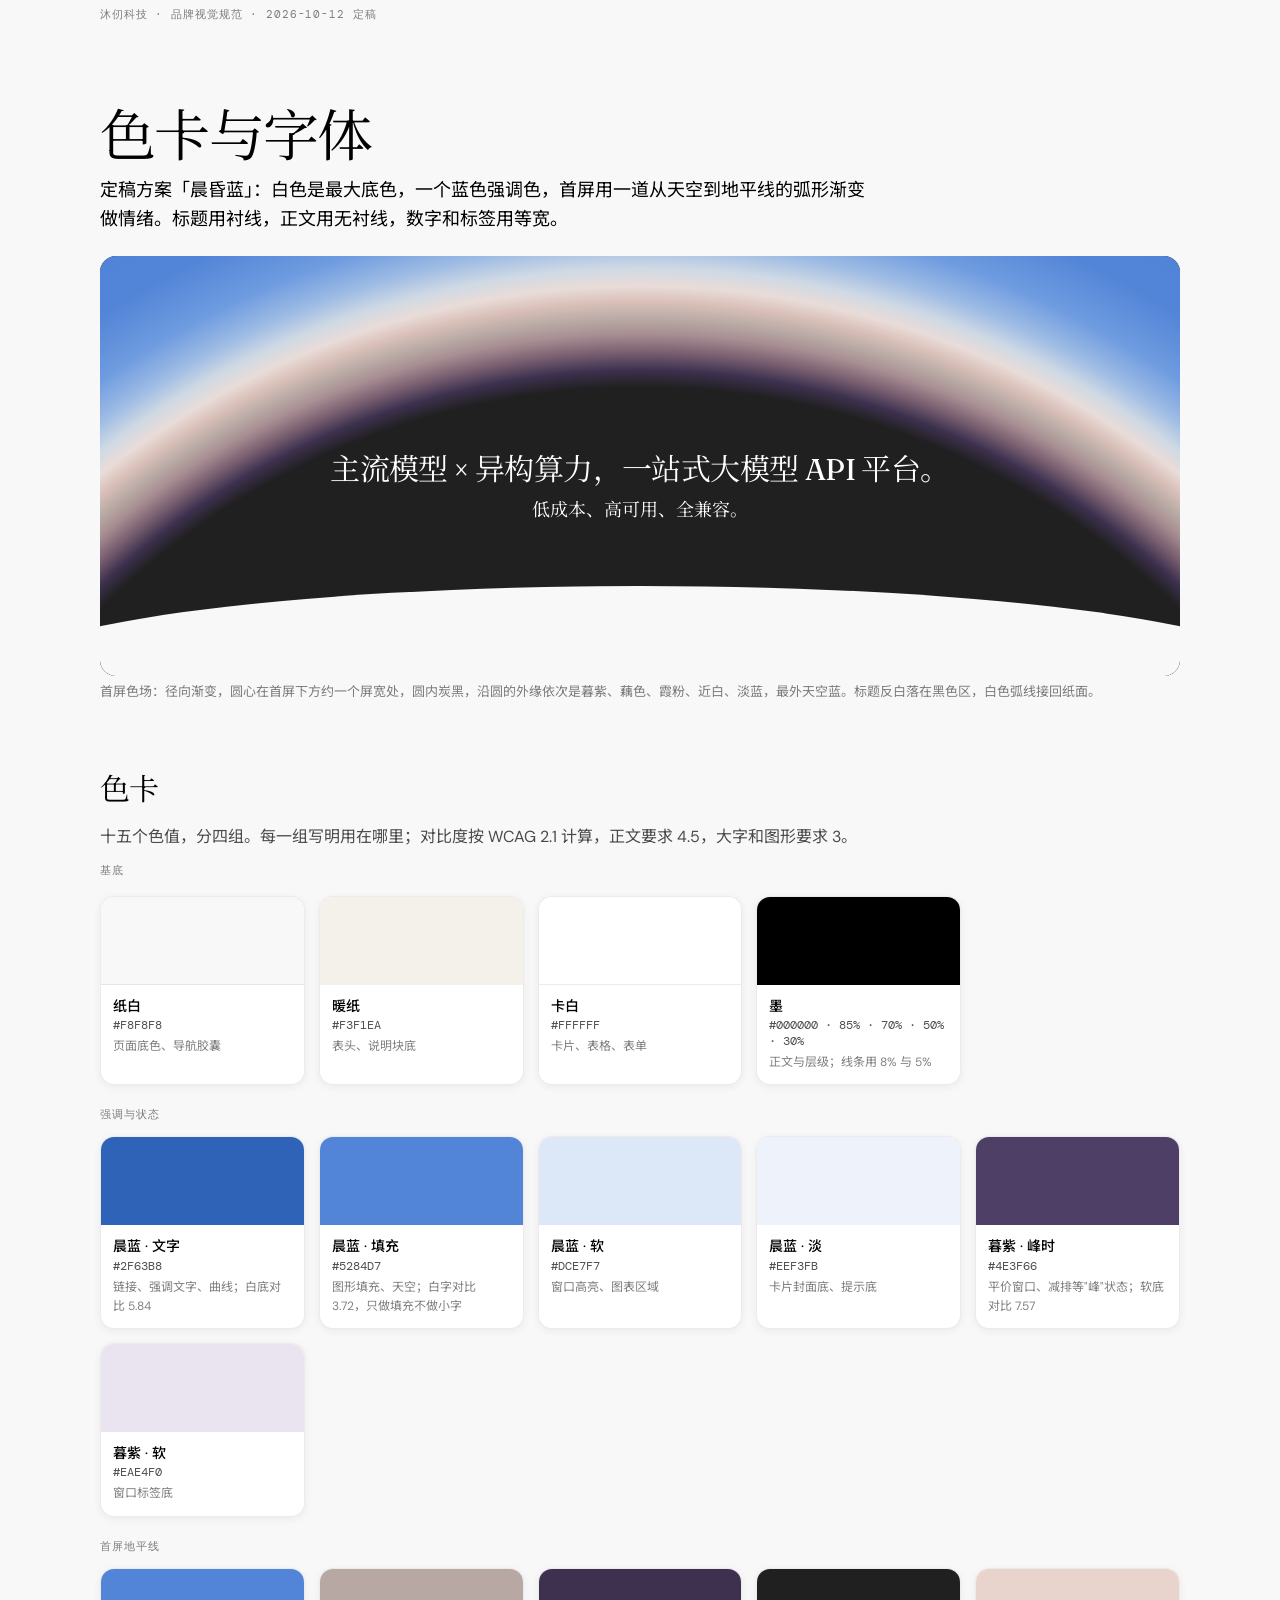
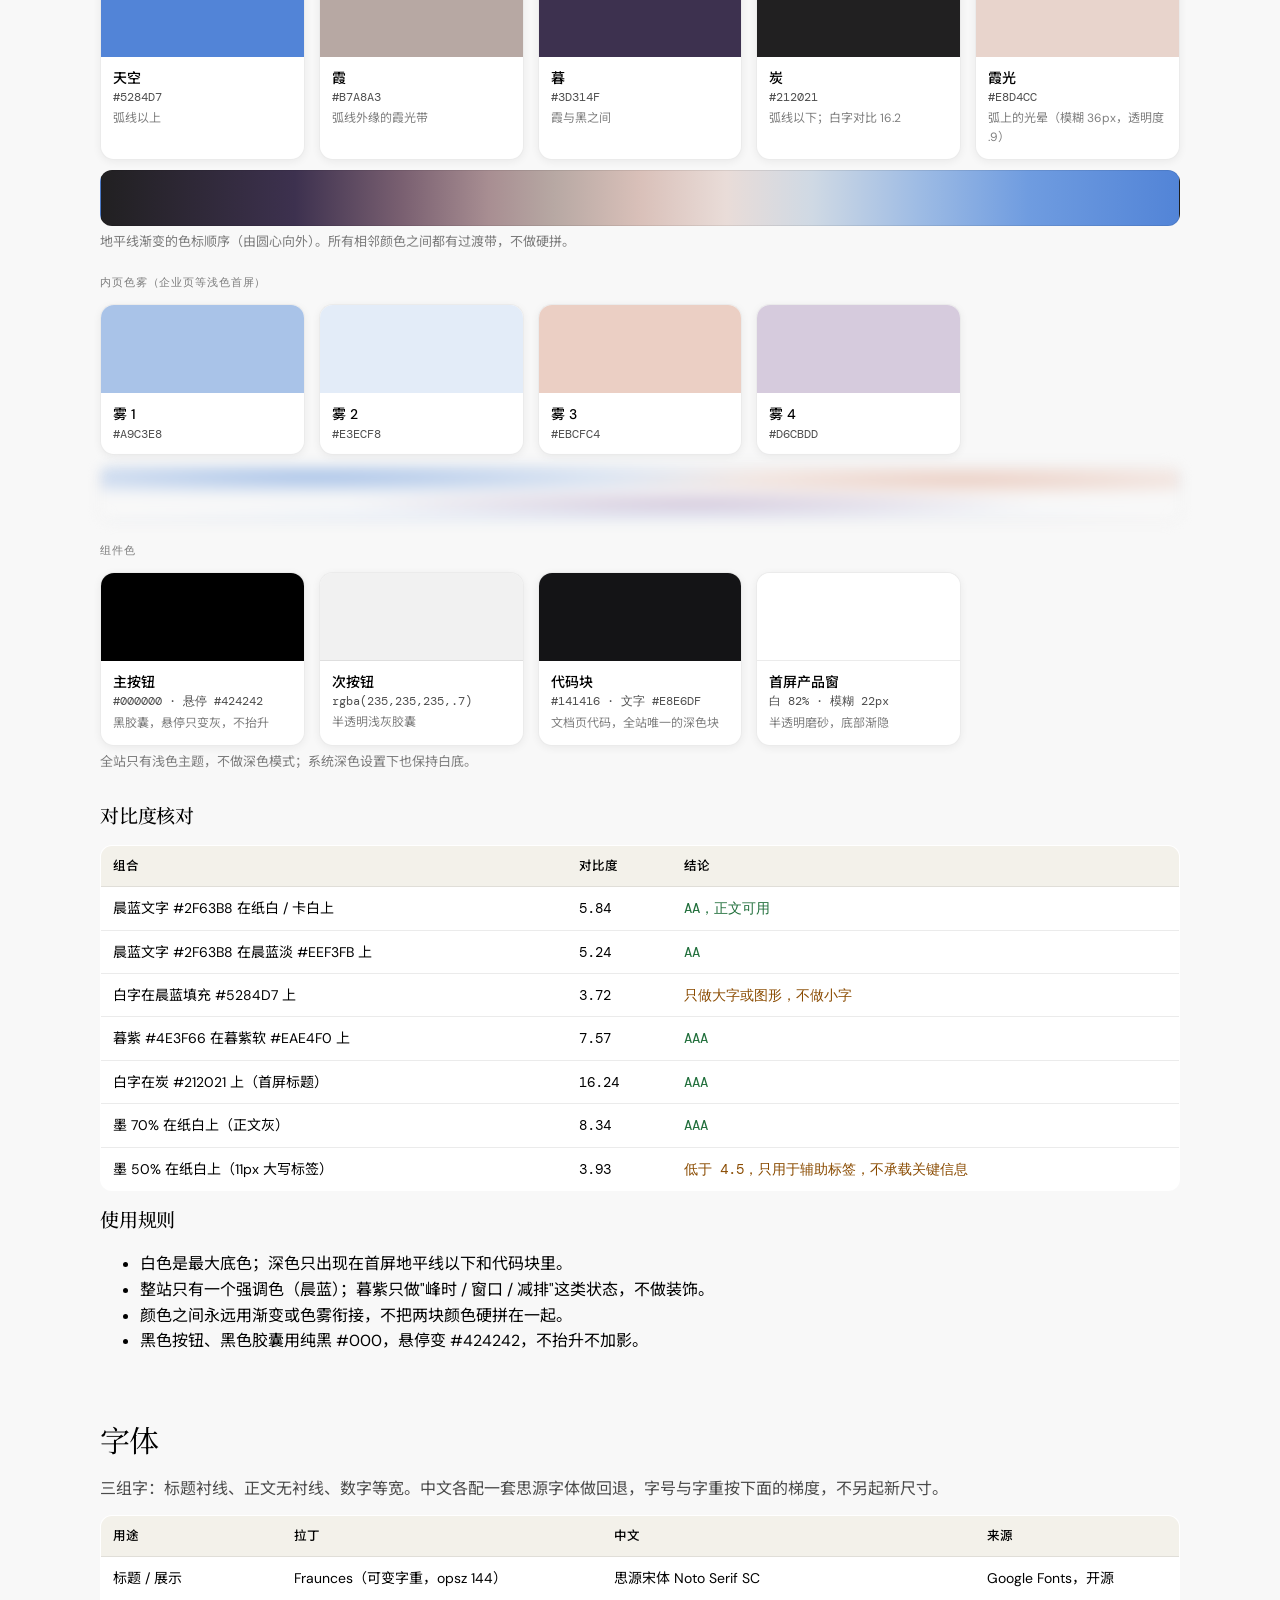
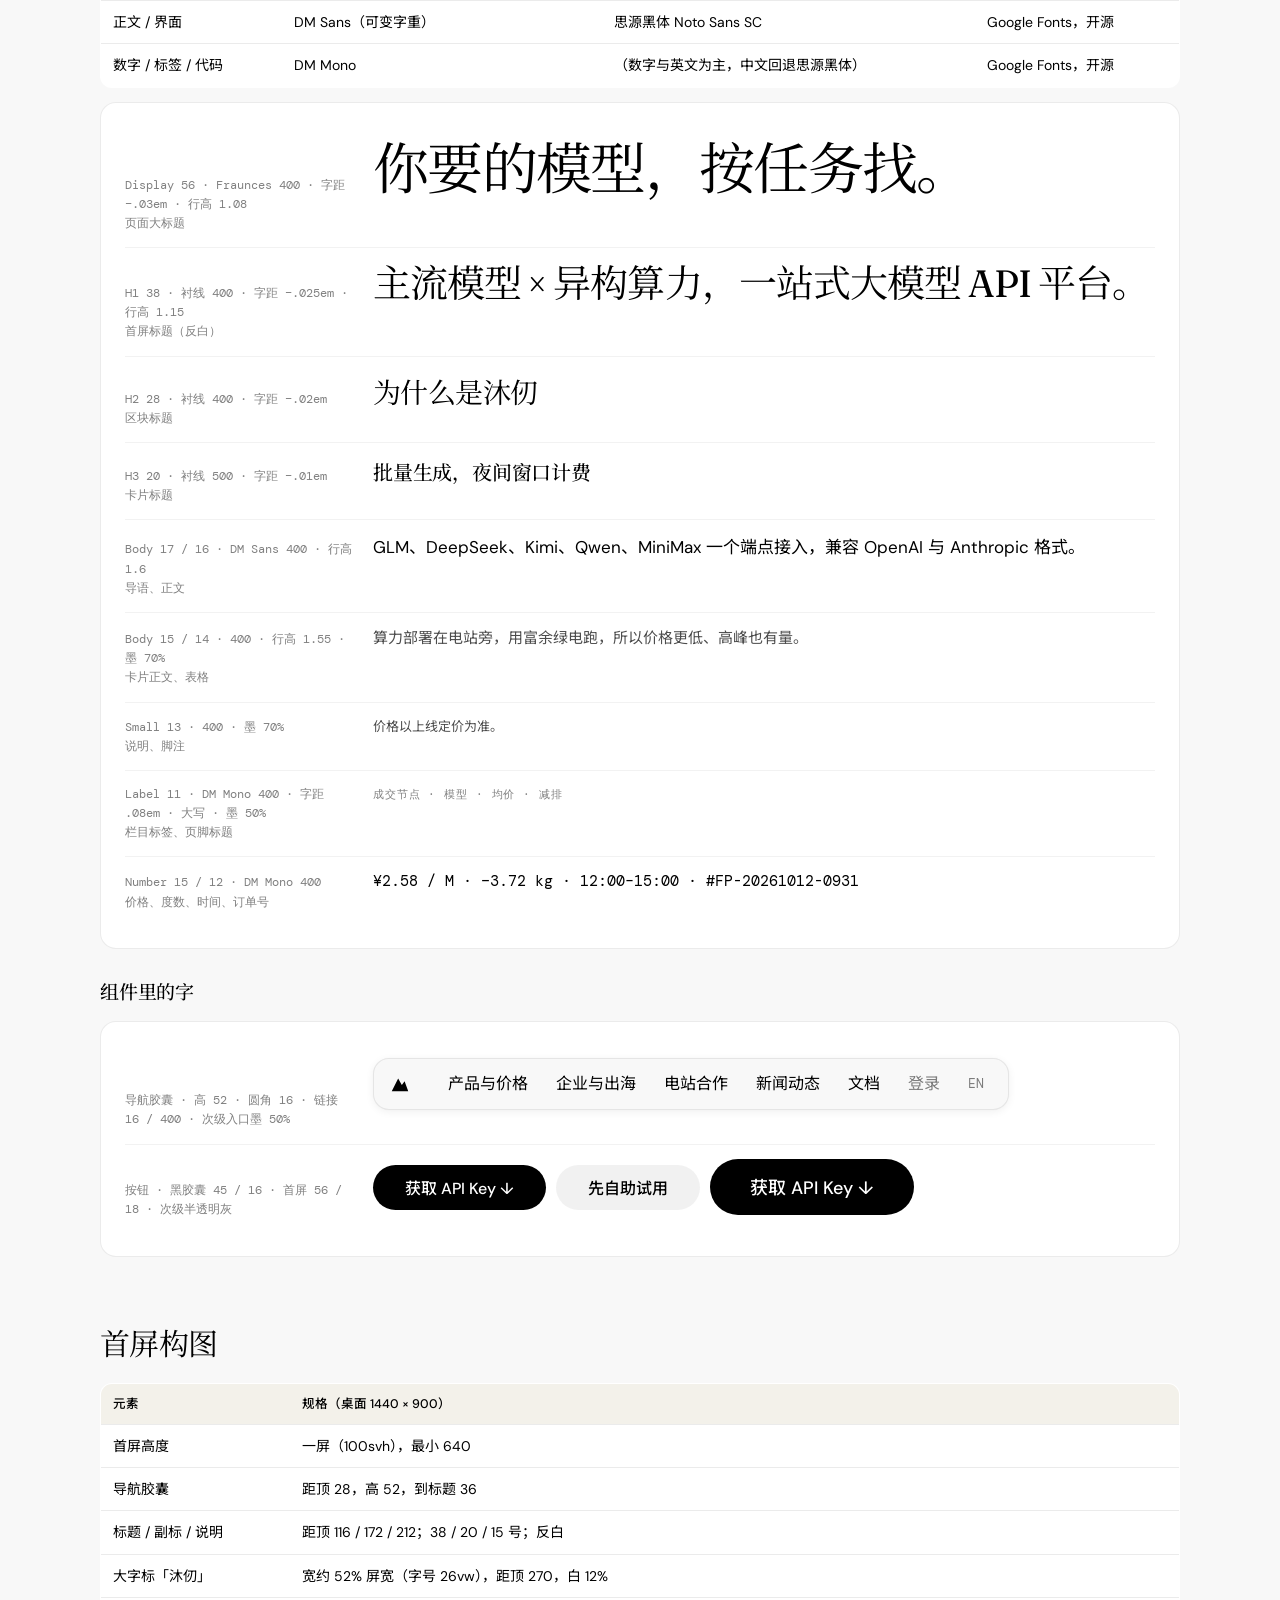
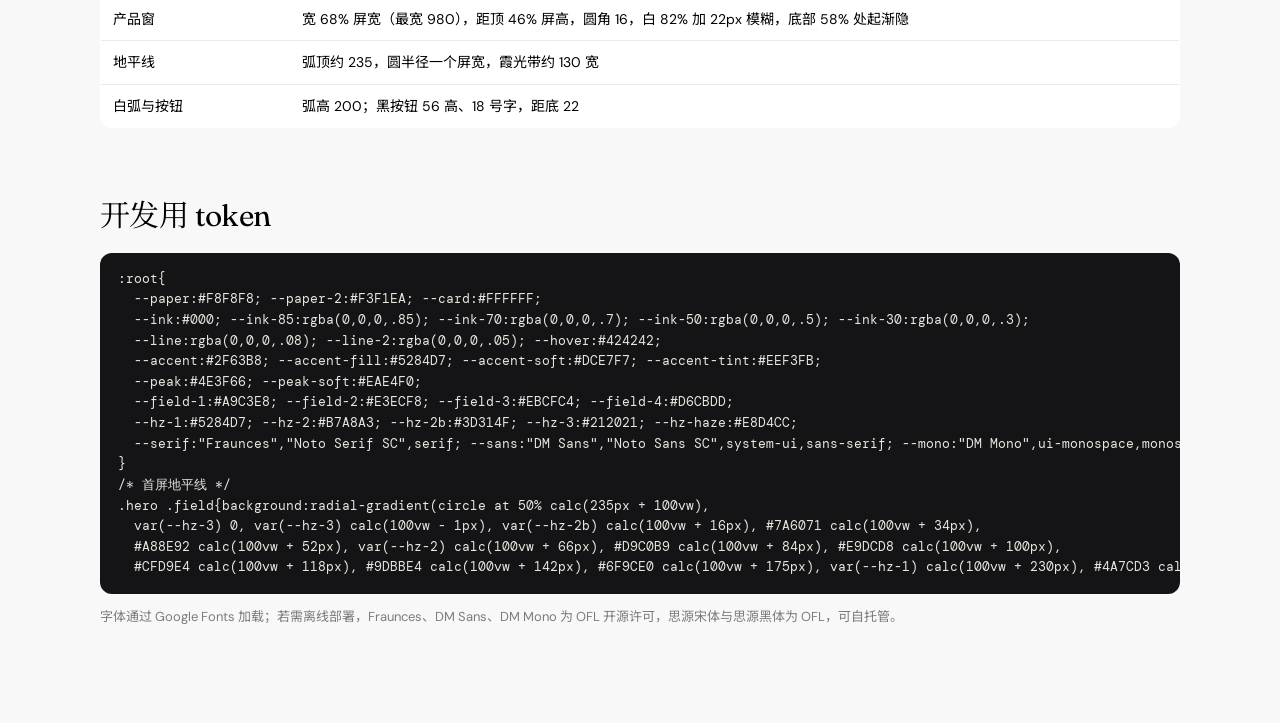
==== design/palette-type.html @ ae33794a "Add design handoff (deck, palette and type page), tools, and an editing and sync section in the READ" ====
<!doctype html>
<html lang="zh-CN">
<head>
<meta charset="utf-8">
<meta name="viewport" content="width=device-width,initial-scale=1">
<title>沐仞品牌色卡与字体</title>
</head>
<body>

<link rel="stylesheet" href="https://fonts.googleapis.com/css2?family=Fraunces:ital,opsz,wght@0,9..144,300..700;1,9..144,300..700&family=Noto+Serif+SC:wght@400;500;700;900&family=DM+Sans:opsz,wght@9..40,300..700&family=Noto+Sans+SC:wght@300;400;500;700&family=DM+Mono:wght@400;500&display=swap">
<style>
:root{--paper:#F8F8F8;--paper-2:#F3F1EA;--card:#FFFFFF;--ink:#000000;--ink-85:rgba(0,0,0,.85);--ink-70:rgba(0,0,0,.7);--ink-50:rgba(0,0,0,.5);--ink-30:rgba(0,0,0,.3);--line:rgba(0,0,0,.08);--line-2:rgba(0,0,0,.05);
--accent:#2F63B8;--accent-fill:#5284D7;--accent-soft:#DCE7F7;--accent-tint:#EEF3FB;--peak:#4E3F66;--peak-soft:#EAE4F0;
--field-1:#A9C3E8;--field-2:#E3ECF8;--field-3:#EBCFC4;--field-4:#D6CBDD;--hz-1:#5284D7;--hz-2:#B7A8A3;--hz-2b:#3D314F;--hz-3:#212021;--hz-haze:#E8D4CC;
--serif:"Fraunces","Noto Serif SC","Songti SC",serif;--sans:"DM Sans","Noto Sans SC","PingFang SC",system-ui,sans-serif;--mono:"DM Mono","SF Mono",ui-monospace,monospace}
@media (prefers-color-scheme: dark){:root:not([data-theme="light"]){--paper:#F8F8F8}} :root[data-theme="dark"]{--paper:#F8F8F8}
*{box-sizing:border-box} html,body{margin:0;background:var(--paper);color:var(--ink);font:400 16px/1.6 var(--sans)}
.wrap{max-width:1120px;margin:0 auto;padding:0 20px 90px}
h1{font-family:var(--serif);font-weight:400;font-size:clamp(34px,5vw,56px);letter-spacing:-.03em;line-height:1.08;margin:80px 0 10px;font-variation-settings:"opsz" 144}
h2{font-family:var(--serif);font-weight:400;font-size:30px;letter-spacing:-.02em;margin:64px 0 10px}
h3{font-family:var(--serif);font-weight:500;font-size:19px;margin:0 0 6px;letter-spacing:-.01em}
p{margin:6px 0;color:var(--ink-70)} .lead{font-size:18px;color:var(--ink);max-width:64ch}
.k{font:400 11px var(--mono);letter-spacing:.08em;text-transform:uppercase;color:var(--ink-50)}
.mono{font-family:var(--mono)}
.hero{position:relative;height:420px;border-radius:16px;overflow:hidden;background:var(--hz-3);margin-top:22px}
.hero .field{position:absolute;inset:0;background:radial-gradient(circle at 50% calc(130px + 60vw),var(--hz-3) 0,var(--hz-3) calc(60vw - 1px),var(--hz-2b) calc(60vw + 16px),#7A6071 calc(60vw + 34px),#A88E92 calc(60vw + 52px),var(--hz-2) calc(60vw + 66px),#D9C0B9 calc(60vw + 84px),#E9DCD8 calc(60vw + 100px),#CFD9E4 calc(60vw + 118px),#9DBBE4 calc(60vw + 142px),#6F9CE0 calc(60vw + 175px),var(--hz-1) calc(60vw + 230px),#4A7CD3 calc(60vw + 700px))}
.hero .t{position:absolute;left:24px;right:24px;top:190px;text-align:center;color:#fff;font-family:var(--serif);font-size:30px;letter-spacing:-.02em}
.hero .s{position:absolute;left:24px;right:24px;top:240px;text-align:center;color:#fff;font-family:var(--serif);font-size:18px}
.hero .curve{position:absolute;left:-10%;width:120%;bottom:0;height:90px;background:var(--paper);border-radius:50% 50% 0 0/100% 100% 0 0}
.grid{display:grid;grid-template-columns:repeat(auto-fill,minmax(200px,1fr));gap:14px;margin-top:14px}
.sw{background:var(--card);border:1px solid var(--line);border-radius:14px;overflow:hidden;box-shadow:0 2px 8px rgba(0,0,0,.06)}
.sw .c{height:88px} .sw .bd{padding:10px 12px 12px} .sw .n{font-weight:500;font-size:14px} .sw .h{font:400 12px var(--mono);color:var(--ink-70)} .sw .u{font-size:12px;color:var(--ink-50);margin-top:4px}
table{border-collapse:collapse;width:100%;margin:14px 0;font-size:14px;background:var(--card);border:1px solid var(--line);border-radius:12px;overflow:hidden}
th,td{text-align:left;padding:10px 12px;border-bottom:1px solid var(--line);vertical-align:top} th{font-weight:500;background:var(--paper-2);font-size:12.5px}
.ok{color:#1F6E3A;font-family:var(--mono)} .warn{color:#8A4B00;font-family:var(--mono)}
.ramp{height:56px;border-radius:12px;margin-top:10px;border:1px solid var(--line)}
.type{background:var(--card);border:1px solid var(--line);border-radius:16px;padding:22px 24px;margin-top:14px}
.type .row{display:grid;grid-template-columns:230px 1fr;gap:18px;align-items:baseline;padding:14px 0;border-bottom:1px solid var(--line-2)} .type .row:last-child{border-bottom:0}
.type .spec{font:400 12px/1.6 var(--mono);color:var(--ink-50)}
.d1{font-family:var(--serif);font-size:56px;letter-spacing:-.03em;line-height:1.08;font-variation-settings:"opsz" 144}
.d2{font-family:var(--serif);font-size:38px;letter-spacing:-.025em;line-height:1.15}
.d3{font-family:var(--serif);font-size:28px;letter-spacing:-.02em}
.d4{font-family:var(--serif);font-size:20px;font-weight:500;letter-spacing:-.01em}
.b1{font-size:17px;line-height:1.6} .b2{font-size:15px;line-height:1.55} .b3{font-size:13px;color:var(--ink-70)}
.lab{font:400 11px var(--mono);letter-spacing:.08em;text-transform:uppercase;color:var(--ink-50)}
.num{font:400 15px var(--mono)}
.btn{display:inline-flex;align-items:center;height:45px;padding:0 32px;border-radius:999px;background:#000;color:#fff;font:500 16px var(--sans);margin-right:10px} .btn.lg{height:56px;font-size:18px;padding:0 40px} .btn.gray{background:rgba(235,235,235,.7);color:#000}
.pill{display:inline-flex;align-items:center;gap:28px;height:52px;padding:0 24px 0 6px;background:#F8F8F8;border:1px solid rgba(0,0,0,.08);border-radius:16px;box-shadow:0 2px 8px rgba(0,0,0,.06),0 0 2px rgba(0,0,0,.04);font-size:16px} .pill i{width:40px;height:40px;border-radius:12px;display:inline-block;background:#000;mask:url("data:image/svg+xml;utf8,<svg xmlns='http://www.w3.org/2000/svg' viewBox='0 0 24 24'><path d='M3 20 10 6l4 7 3-4 4 11z'/></svg>") center/22px no-repeat;-webkit-mask:url("data:image/svg+xml;utf8,<svg xmlns='http://www.w3.org/2000/svg' viewBox='0 0 24 24'><path d='M3 20 10 6l4 7 3-4 4 11z'/></svg>") center/22px no-repeat}
pre{background:#141416;color:#E8E6DF;border-radius:12px;padding:16px 18px;font:400 12.5px/1.65 var(--mono);overflow-x:auto}
.two{display:grid;grid-template-columns:1fr 1fr;gap:16px} @media (max-width:800px){.two{grid-template-columns:1fr} .type .row{grid-template-columns:1fr}}
.note{font-size:13px;color:var(--ink-50)}
</style>
<div class="wrap">
<span class="k">沐仞科技 · 品牌视觉规范 · 2026-10-12 定稿</span>
<h1>色卡与字体</h1>
<p class="lead">定稿方案「晨昏蓝」：白色是最大底色，一个蓝色强调色，首屏用一道从天空到地平线的弧形渐变做情绪。标题用衬线，正文用无衬线，数字和标签用等宽。</p>

<div class="hero"><div class="field"></div><div class="t">主流模型 × 异构算力，一站式大模型 API 平台。</div><div class="s">低成本、高可用、全兼容。</div><div class="curve"></div></div>
<p class="note">首屏色场：径向渐变，圆心在首屏下方约一个屏宽处，圆内炭黑，沿圆的外缘依次是暮紫、藕色、霞粉、近白、淡蓝，最外天空蓝。标题反白落在黑色区，白色弧线接回纸面。</p>

<h2>色卡</h2>
<p>十五个色值，分四组。每一组写明用在哪里；对比度按 WCAG 2.1 计算，正文要求 4.5，大字和图形要求 3。</p>

<span class="k">基底</span>
<div class="grid">
  <div class="sw"><div class="c" style="background:#F8F8F8;border-bottom:1px solid var(--line)"></div><div class="bd"><div class="n">纸白</div><div class="h">#F8F8F8</div><div class="u">页面底色、导航胶囊</div></div></div>
  <div class="sw"><div class="c" style="background:#F3F1EA"></div><div class="bd"><div class="n">暖纸</div><div class="h">#F3F1EA</div><div class="u">表头、说明块底</div></div></div>
  <div class="sw"><div class="c" style="background:#FFFFFF;border-bottom:1px solid var(--line)"></div><div class="bd"><div class="n">卡白</div><div class="h">#FFFFFF</div><div class="u">卡片、表格、表单</div></div></div>
  <div class="sw"><div class="c" style="background:#000"></div><div class="bd"><div class="n">墨</div><div class="h">#000000 · 85% · 70% · 50% · 30%</div><div class="u">正文与层级；线条用 8% 与 5%</div></div></div>
</div>

<span class="k" style="display:block;margin-top:22px">强调与状态</span>
<div class="grid">
  <div class="sw"><div class="c" style="background:#2F63B8"></div><div class="bd"><div class="n">晨蓝 · 文字</div><div class="h">#2F63B8</div><div class="u">链接、强调文字、曲线；白底对比 5.84</div></div></div>
  <div class="sw"><div class="c" style="background:#5284D7"></div><div class="bd"><div class="n">晨蓝 · 填充</div><div class="h">#5284D7</div><div class="u">图形填充、天空；白字对比 3.72，只做填充不做小字</div></div></div>
  <div class="sw"><div class="c" style="background:#DCE7F7"></div><div class="bd"><div class="n">晨蓝 · 软</div><div class="h">#DCE7F7</div><div class="u">窗口高亮、图表区域</div></div></div>
  <div class="sw"><div class="c" style="background:#EEF3FB"></div><div class="bd"><div class="n">晨蓝 · 淡</div><div class="h">#EEF3FB</div><div class="u">卡片封面底、提示底</div></div></div>
  <div class="sw"><div class="c" style="background:#4E3F66"></div><div class="bd"><div class="n">暮紫 · 峰时</div><div class="h">#4E3F66</div><div class="u">平价窗口、减排等"峰"状态；软底对比 7.57</div></div></div>
  <div class="sw"><div class="c" style="background:#EAE4F0"></div><div class="bd"><div class="n">暮紫 · 软</div><div class="h">#EAE4F0</div><div class="u">窗口标签底</div></div></div>
</div>

<span class="k" style="display:block;margin-top:22px">首屏地平线</span>
<div class="grid">
  <div class="sw"><div class="c" style="background:#5284D7"></div><div class="bd"><div class="n">天空</div><div class="h">#5284D7</div><div class="u">弧线以上</div></div></div>
  <div class="sw"><div class="c" style="background:#B7A8A3"></div><div class="bd"><div class="n">霞</div><div class="h">#B7A8A3</div><div class="u">弧线外缘的霞光带</div></div></div>
  <div class="sw"><div class="c" style="background:#3D314F"></div><div class="bd"><div class="n">暮</div><div class="h">#3D314F</div><div class="u">霞与黑之间</div></div></div>
  <div class="sw"><div class="c" style="background:#212021"></div><div class="bd"><div class="n">炭</div><div class="h">#212021</div><div class="u">弧线以下；白字对比 16.2</div></div></div>
  <div class="sw"><div class="c" style="background:#E8D4CC"></div><div class="bd"><div class="n">霞光</div><div class="h">#E8D4CC</div><div class="u">弧上的光晕（模糊 36px，透明度 .9）</div></div></div>
</div>
<div class="ramp" style="background:linear-gradient(90deg,#212021 0%,#3D314F 18%,#7A6071 28%,#A88E92 36%,#B7A8A3 42%,#D9C0B9 50%,#E9DCD8 58%,#CFD9E4 66%,#9DBBE4 76%,#6F9CE0 86%,#5284D7 100%)"></div>
<p class="note">地平线渐变的色标顺序（由圆心向外）。所有相邻颜色之间都有过渡带，不做硬拼。</p>

<span class="k" style="display:block;margin-top:22px">内页色雾（企业页等浅色首屏）</span>
<div class="grid">
  <div class="sw"><div class="c" style="background:#A9C3E8"></div><div class="bd"><div class="n">雾 1</div><div class="h">#A9C3E8</div></div></div>
  <div class="sw"><div class="c" style="background:#E3ECF8"></div><div class="bd"><div class="n">雾 2</div><div class="h">#E3ECF8</div></div></div>
  <div class="sw"><div class="c" style="background:#EBCFC4"></div><div class="bd"><div class="n">雾 3</div><div class="h">#EBCFC4</div></div></div>
  <div class="sw"><div class="c" style="background:#D6CBDD"></div><div class="bd"><div class="n">雾 4</div><div class="h">#D6CBDD</div></div></div>
</div>
<div class="ramp" style="background:radial-gradient(60% 55% at 20% 20%,#A9C3E8,transparent 70%),radial-gradient(50% 50% at 80% 25%,#EBCFC4,transparent 70%),radial-gradient(45% 45% at 55% 70%,#D6CBDD,transparent 72%),radial-gradient(70% 60% at 50% 100%,#E3ECF8,transparent 70%),#F8F8F8;filter:blur(6px)"></div>

<span class="k" style="display:block;margin-top:22px">组件色</span>
<div class="grid">
  <div class="sw"><div class="c" style="background:#000"></div><div class="bd"><div class="n">主按钮</div><div class="h">#000000 · 悬停 #424242</div><div class="u">黑胶囊，悬停只变灰，不抬升</div></div></div>
  <div class="sw"><div class="c" style="background:rgba(235,235,235,.7);border-bottom:1px solid var(--line)"></div><div class="bd"><div class="n">次按钮</div><div class="h">rgba(235,235,235,.7)</div><div class="u">半透明浅灰胶囊</div></div></div>
  <div class="sw"><div class="c" style="background:#141416"></div><div class="bd"><div class="n">代码块</div><div class="h">#141416 · 文字 #E8E6DF</div><div class="u">文档页代码，全站唯一的深色块</div></div></div>
  <div class="sw"><div class="c" style="background:rgba(255,255,255,.82);border-bottom:1px solid var(--line)"></div><div class="bd"><div class="n">首屏产品窗</div><div class="h">白 82% · 模糊 22px</div><div class="u">半透明磨砂，底部渐隐</div></div></div>
</div>
<p class="note">全站只有浅色主题，不做深色模式；系统深色设置下也保持白底。</p>

<h3 style="margin-top:28px">对比度核对</h3>
<table>
<tr><th>组合</th><th>对比度</th><th>结论</th></tr>
<tr><td>晨蓝文字 #2F63B8 在纸白 / 卡白上</td><td class="mono">5.84</td><td class="ok">AA，正文可用</td></tr>
<tr><td>晨蓝文字 #2F63B8 在晨蓝淡 #EEF3FB 上</td><td class="mono">5.24</td><td class="ok">AA</td></tr>
<tr><td>白字在晨蓝填充 #5284D7 上</td><td class="mono">3.72</td><td class="warn">只做大字或图形，不做小字</td></tr>
<tr><td>暮紫 #4E3F66 在暮紫软 #EAE4F0 上</td><td class="mono">7.57</td><td class="ok">AAA</td></tr>
<tr><td>白字在炭 #212021 上（首屏标题）</td><td class="mono">16.24</td><td class="ok">AAA</td></tr>
<tr><td>墨 70% 在纸白上（正文灰）</td><td class="mono">8.34</td><td class="ok">AAA</td></tr>
<tr><td>墨 50% 在纸白上（11px 大写标签）</td><td class="mono">3.93</td><td class="warn">低于 4.5，只用于辅助标签，不承载关键信息</td></tr>
</table>

<h3>使用规则</h3>
<ul>
<li>白色是最大底色；深色只出现在首屏地平线以下和代码块里。</li>
<li>整站只有一个强调色（晨蓝）；暮紫只做"峰时 / 窗口 / 减排"这类状态，不做装饰。</li>
<li>颜色之间永远用渐变或色雾衔接，不把两块颜色硬拼在一起。</li>
<li>黑色按钮、黑色胶囊用纯黑 #000，悬停变 #424242，不抬升不加影。</li>
</ul>

<h2>字体</h2>
<p>三组字：标题衬线、正文无衬线、数字等宽。中文各配一套思源字体做回退，字号与字重按下面的梯度，不另起新尺寸。</p>
<table>
<tr><th>用途</th><th>拉丁</th><th>中文</th><th>来源</th></tr>
<tr><td>标题 / 展示</td><td>Fraunces（可变字重，opsz 144）</td><td>思源宋体 Noto Serif SC</td><td>Google Fonts，开源</td></tr>
<tr><td>正文 / 界面</td><td>DM Sans（可变字重）</td><td>思源黑体 Noto Sans SC</td><td>Google Fonts，开源</td></tr>
<tr><td>数字 / 标签 / 代码</td><td>DM Mono</td><td>（数字与英文为主，中文回退思源黑体）</td><td>Google Fonts，开源</td></tr>
</table>

<div class="type">
  <div class="row"><div class="spec">Display 56 · Fraunces 400 · 字距 −.03em · 行高 1.08<br>页面大标题</div><div class="d1">你要的模型，按任务找。</div></div>
  <div class="row"><div class="spec">H1 38 · 衬线 400 · 字距 −.025em · 行高 1.15<br>首屏标题（反白）</div><div class="d2">主流模型 × 异构算力，一站式大模型 API 平台。</div></div>
  <div class="row"><div class="spec">H2 28 · 衬线 400 · 字距 −.02em<br>区块标题</div><div class="d3">为什么是沐仞</div></div>
  <div class="row"><div class="spec">H3 20 · 衬线 500 · 字距 −.01em<br>卡片标题</div><div class="d4">批量生成，夜间窗口计费</div></div>
  <div class="row"><div class="spec">Body 17 / 16 · DM Sans 400 · 行高 1.6<br>导语、正文</div><div class="b1">GLM、DeepSeek、Kimi、Qwen、MiniMax 一个端点接入，兼容 OpenAI 与 Anthropic 格式。</div></div>
  <div class="row"><div class="spec">Body 15 / 14 · 400 · 行高 1.55 · 墨 70%<br>卡片正文、表格</div><div class="b2" style="color:var(--ink-70)">算力部署在电站旁，用富余绿电跑，所以价格更低、高峰也有量。</div></div>
  <div class="row"><div class="spec">Small 13 · 400 · 墨 70%<br>说明、脚注</div><div class="b3">价格以上线定价为准。</div></div>
  <div class="row"><div class="spec">Label 11 · DM Mono 400 · 字距 .08em · 大写 · 墨 50%<br>栏目标签、页脚标题</div><div class="lab">成交节点 · 模型 · 均价 · 减排</div></div>
  <div class="row"><div class="spec">Number 15 / 12 · DM Mono 400<br>价格、度数、时间、订单号</div><div class="num">¥2.58 / M · −3.72 kg · 12:00–15:00 · #FP-20261012-0931</div></div>
</div>

<h3 style="margin-top:28px">组件里的字</h3>
<div class="type">
  <div class="row"><div class="spec">导航胶囊 · 高 52 · 圆角 16 · 链接 16 / 400 · 次级入口墨 50%</div><div><span class="pill"><i></i><span>产品与价格</span><span>企业与出海</span><span>电站合作</span><span>新闻动态</span><span>文档</span><span style="color:var(--ink-50)">登录</span><span class="mono" style="font-size:13px;color:var(--ink-50)">EN</span></span></div></div>
  <div class="row"><div class="spec">按钮 · 黑胶囊 45 / 16 · 首屏 56 / 18 · 次级半透明灰</div><div><span class="btn">获取 API Key ↓</span><span class="btn gray">先自助试用</span><span class="btn lg">获取 API Key ↓</span></div></div>
</div>

<h2>首屏构图</h2>
<table>
<tr><th>元素</th><th>规格（桌面 1440 × 900）</th></tr>
<tr><td>首屏高度</td><td>一屏（100svh），最小 640</td></tr>
<tr><td>导航胶囊</td><td>距顶 28，高 52，到标题 36</td></tr>
<tr><td>标题 / 副标 / 说明</td><td>距顶 116 / 172 / 212；38 / 20 / 15 号；反白</td></tr>
<tr><td>大字标「沐仞」</td><td>宽约 52% 屏宽（字号 26vw），距顶 270，白 12%</td></tr>
<tr><td>产品窗</td><td>宽 68% 屏宽（最宽 980），距顶 46% 屏高，圆角 16，白 82% 加 22px 模糊，底部 58% 处起渐隐</td></tr>
<tr><td>地平线</td><td>弧顶约 235，圆半径一个屏宽，霞光带约 130 宽</td></tr>
<tr><td>白弧与按钮</td><td>弧高 200；黑按钮 56 高、18 号字，距底 22</td></tr>
</table>

<h2>开发用 token</h2>
<pre>:root{
  --paper:#F8F8F8; --paper-2:#F3F1EA; --card:#FFFFFF;
  --ink:#000; --ink-85:rgba(0,0,0,.85); --ink-70:rgba(0,0,0,.7); --ink-50:rgba(0,0,0,.5); --ink-30:rgba(0,0,0,.3);
  --line:rgba(0,0,0,.08); --line-2:rgba(0,0,0,.05); --hover:#424242;
  --accent:#2F63B8; --accent-fill:#5284D7; --accent-soft:#DCE7F7; --accent-tint:#EEF3FB;
  --peak:#4E3F66; --peak-soft:#EAE4F0;
  --field-1:#A9C3E8; --field-2:#E3ECF8; --field-3:#EBCFC4; --field-4:#D6CBDD;
  --hz-1:#5284D7; --hz-2:#B7A8A3; --hz-2b:#3D314F; --hz-3:#212021; --hz-haze:#E8D4CC;
  --serif:"Fraunces","Noto Serif SC",serif; --sans:"DM Sans","Noto Sans SC",system-ui,sans-serif; --mono:"DM Mono",ui-monospace,monospace;
}
/* 首屏地平线 */
.hero .field{background:radial-gradient(circle at 50% calc(235px + 100vw),
  var(--hz-3) 0, var(--hz-3) calc(100vw - 1px), var(--hz-2b) calc(100vw + 16px), #7A6071 calc(100vw + 34px),
  #A88E92 calc(100vw + 52px), var(--hz-2) calc(100vw + 66px), #D9C0B9 calc(100vw + 84px), #E9DCD8 calc(100vw + 100px),
  #CFD9E4 calc(100vw + 118px), #9DBBE4 calc(100vw + 142px), #6F9CE0 calc(100vw + 175px), var(--hz-1) calc(100vw + 230px), #4A7CD3 calc(100vw + 700px))}</pre>
<p class="note">字体通过 Google Fonts 加载；若需离线部署，Fraunces、DM Sans、DM Mono 为 OFL 开源许可，思源宋体与思源黑体为 OFL，可自托管。</p>
</div>

</body>
</html>
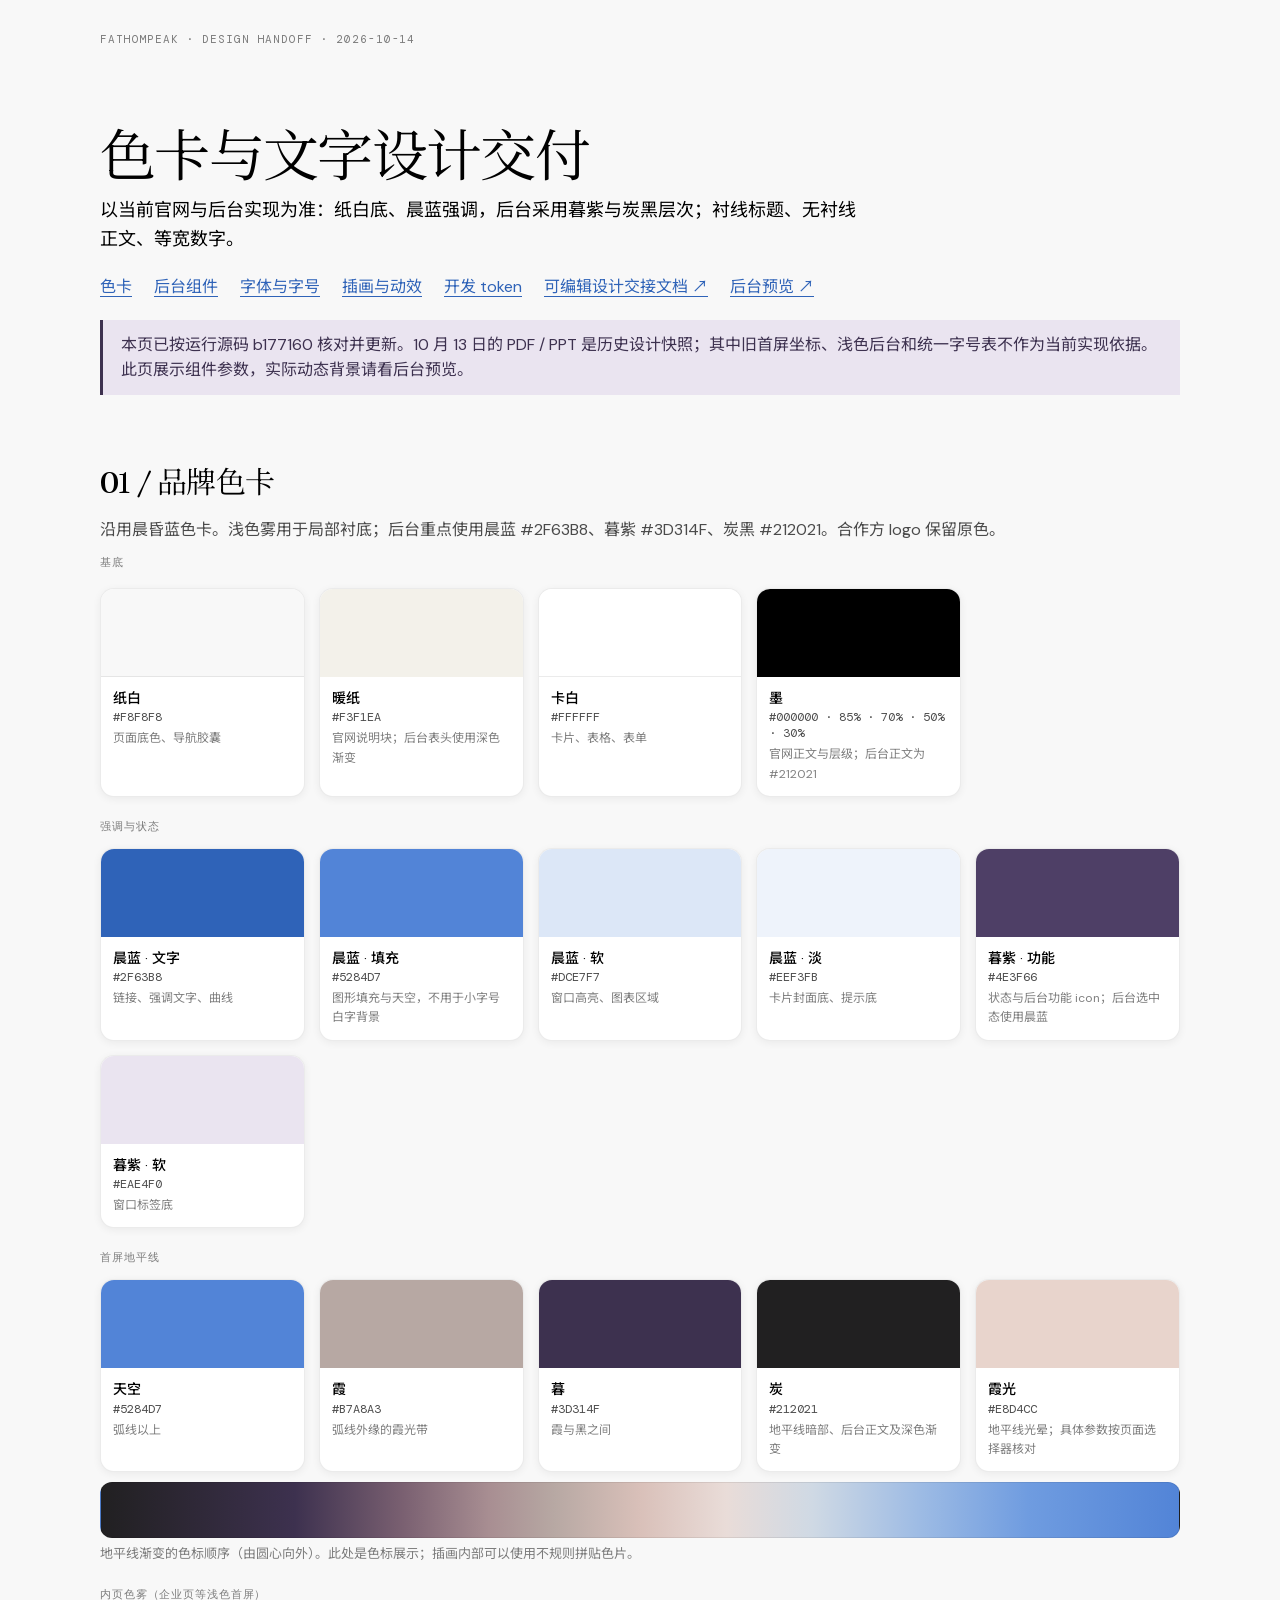
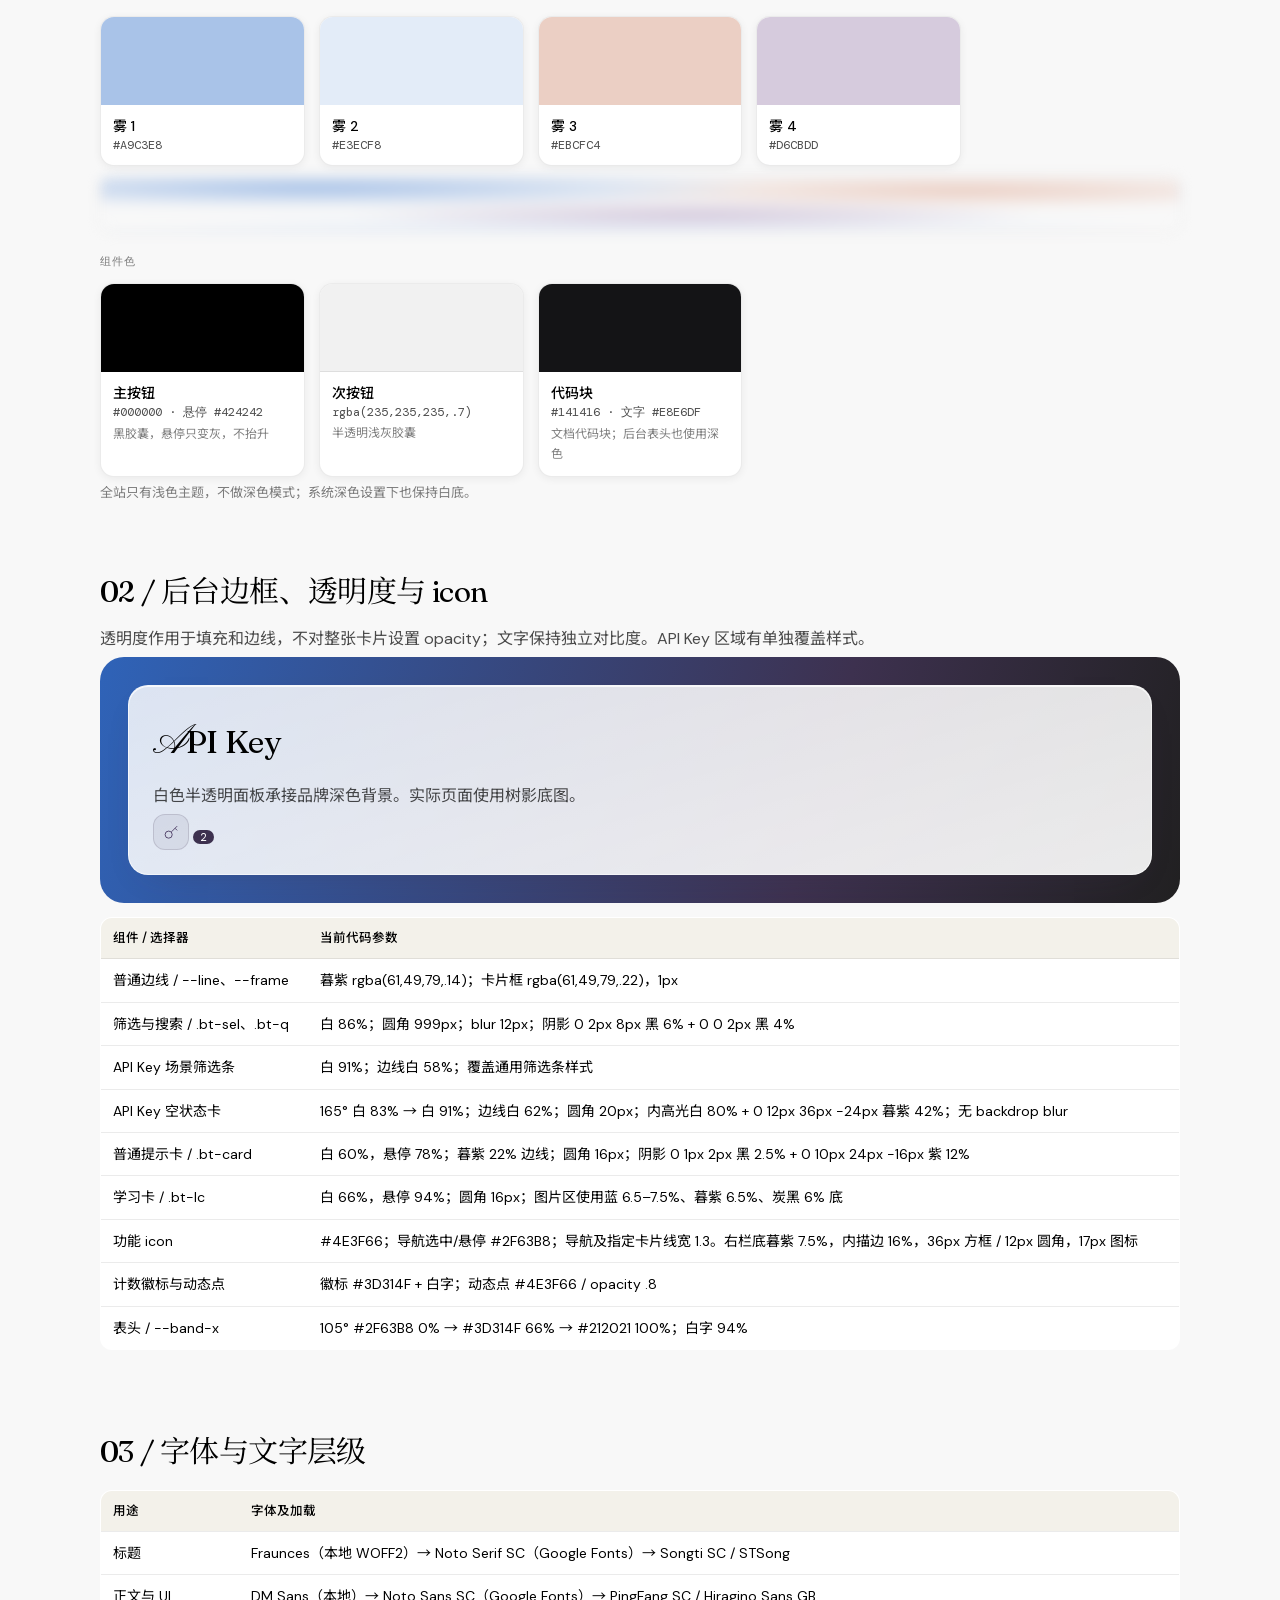
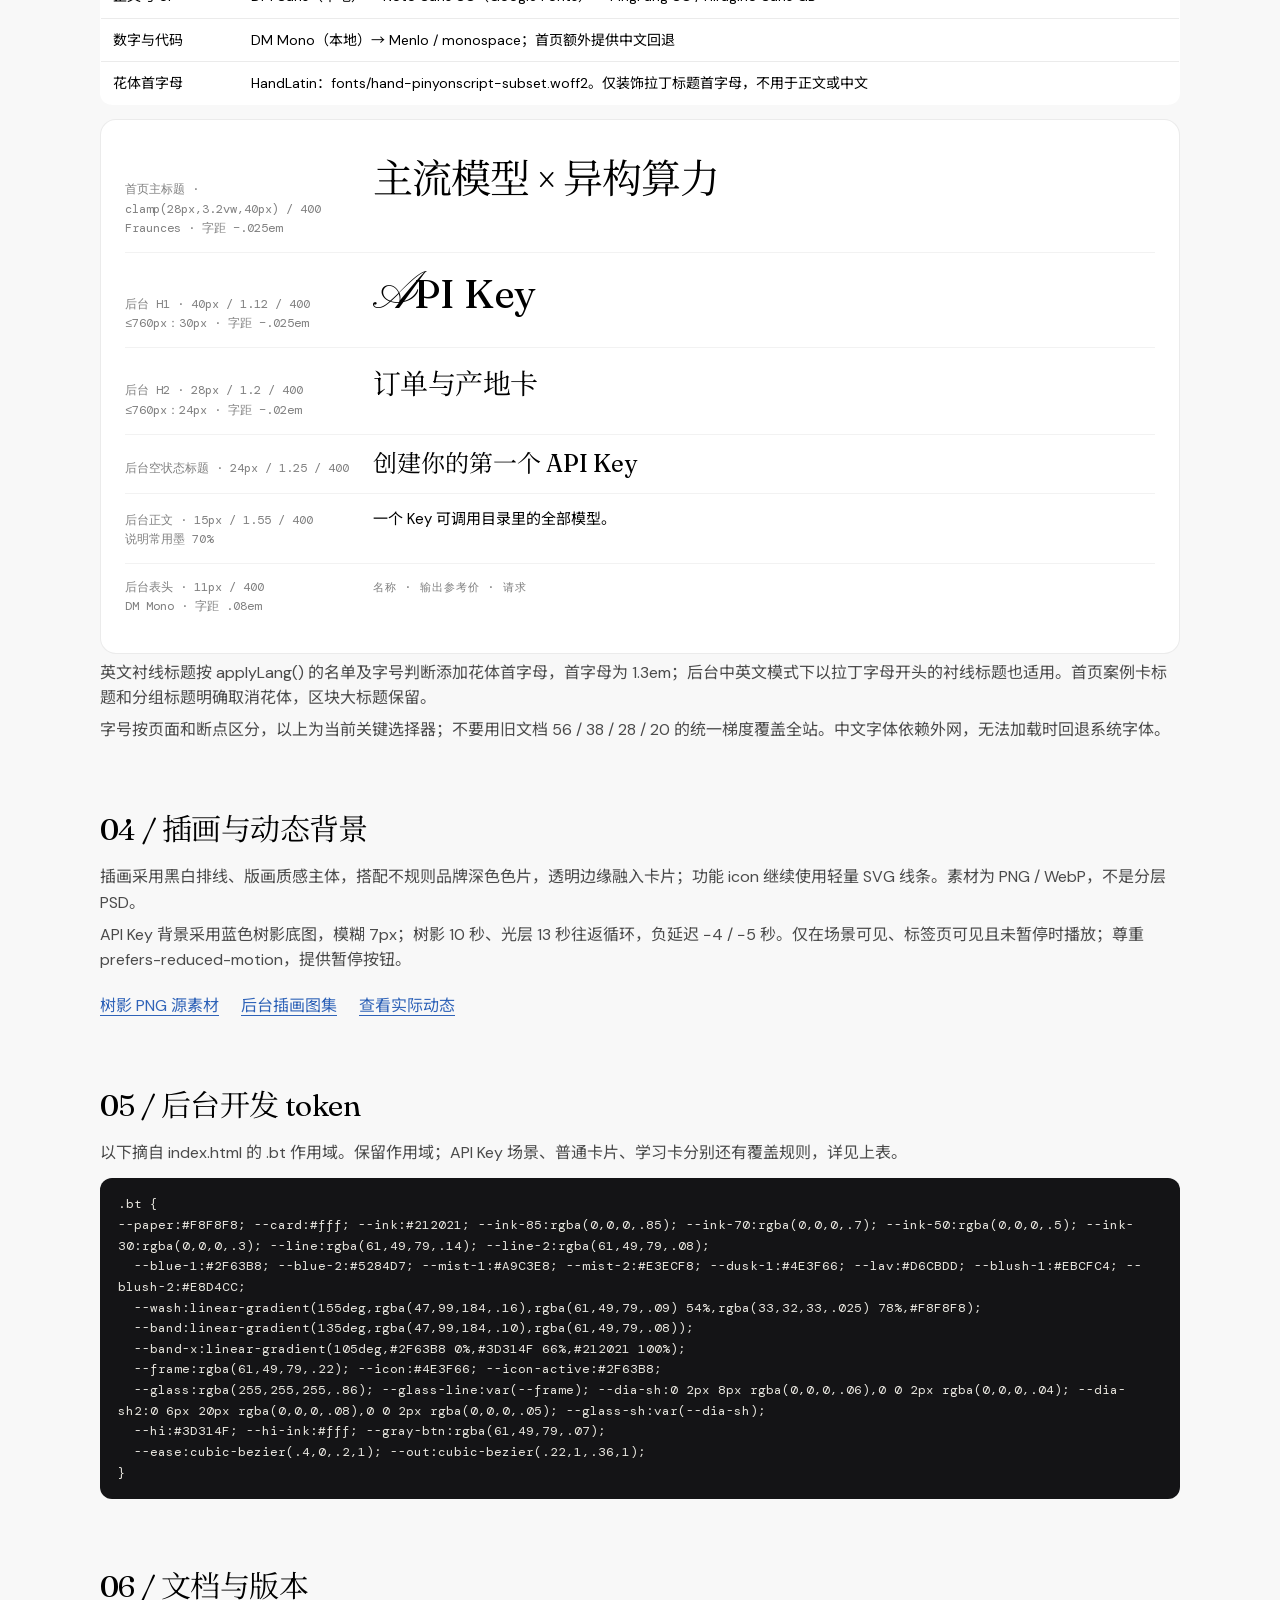
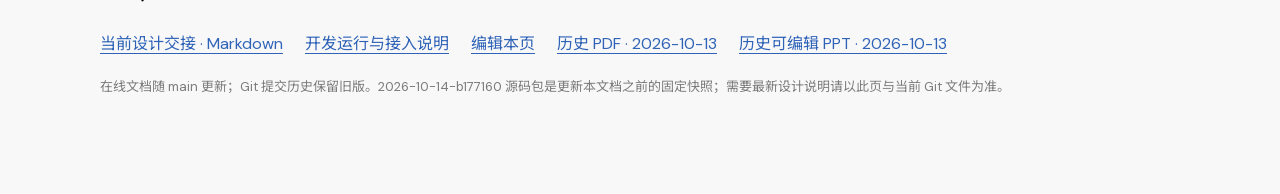
==== commit ffe57ebe: "Refresh design handoff with current console palette typography and motion specs" ====
--- a/design/palette-type.html
+++ b/design/palette-type.html
@@ -1,13 +1,7 @@
 <!doctype html>
-<html lang="zh-CN">
-<head>
-<meta charset="utf-8">
-<meta name="viewport" content="width=device-width,initial-scale=1">
-<title>沐仞品牌色卡与字体</title>
-</head>
-<body>
-
-<link rel="stylesheet" href="https://fonts.googleapis.com/css2?family=Fraunces:ital,opsz,wght@0,9..144,300..700;1,9..144,300..700&family=Noto+Serif+SC:wght@400;500;700;900&family=DM+Sans:opsz,wght@9..40,300..700&family=Noto+Sans+SC:wght@300;400;500;700&family=DM+Mono:wght@400;500&display=swap">
+<html lang="zh-CN"><head><meta charset="utf-8"><meta name="viewport" content="width=device-width,initial-scale=1"><title>沐仞 · 色卡与文字设计交付</title>
+<link rel="stylesheet" href="../fonts/fonts.css">
+<link rel="stylesheet" href="https://fonts.googleapis.com/css2?family=Noto+Serif+SC:wght@400;500;700;900&family=Noto+Sans+SC:wght@300;400;500;700&display=swap">
 <style>
 :root{--paper:#F8F8F8;--paper-2:#F3F1EA;--card:#FFFFFF;--ink:#000000;--ink-85:rgba(0,0,0,.85);--ink-70:rgba(0,0,0,.7);--ink-50:rgba(0,0,0,.5);--ink-30:rgba(0,0,0,.3);--line:rgba(0,0,0,.08);--line-2:rgba(0,0,0,.05);
 --accent:#2F63B8;--accent-fill:#5284D7;--accent-soft:#DCE7F7;--accent-tint:#EEF3FB;--peak:#4E3F66;--peak-soft:#EAE4F0;
@@ -49,33 +43,31 @@
 pre{background:#141416;color:#E8E6DF;border-radius:12px;padding:16px 18px;font:400 12.5px/1.65 var(--mono);overflow-x:auto}
 .two{display:grid;grid-template-columns:1fr 1fr;gap:16px} @media (max-width:800px){.two{grid-template-columns:1fr} .type .row{grid-template-columns:1fr}}
 .note{font-size:13px;color:var(--ink-50)}
-</style>
-<div class="wrap">
-<span class="k">沐仞科技 · 品牌视觉规范 · 2026-10-12 定稿</span>
-<h1>色卡与字体</h1>
-<p class="lead">定稿方案「晨昏蓝」：白色是最大底色，一个蓝色强调色，首屏用一道从天空到地平线的弧形渐变做情绪。标题用衬线，正文用无衬线，数字和标签用等宽。</p>
 
-<div class="hero"><div class="field"></div><div class="t">主流模型 × 异构算力，一站式大模型 API 平台。</div><div class="s">低成本、高可用、全兼容。</div><div class="curve"></div></div>
-<p class="note">首屏色场：径向渐变，圆心在首屏下方约一个屏宽处，圆内炭黑，沿圆的外缘依次是暮紫、藕色、霞粉、近白、淡蓝，最外天空蓝。标题反白落在黑色区，白色弧线接回纸面。</p>
-
-<h2>色卡</h2>
-<p>十五个色值，分四组。每一组写明用在哪里；对比度按 WCAG 2.1 计算，正文要求 4.5，大字和图形要求 3。</p>
-
+@font-face{font-family:HandLatin;src:url('../fonts/hand-pinyonscript-subset.woff2') format('woff2');font-display:swap}
+a{color:var(--accent);text-underline-offset:4px}.links{display:flex;gap:12px 22px;flex-wrap:wrap;margin:20px 0}.status{border-left:3px solid #3D314F;padding:12px 18px;background:#EAE4F0;color:#3D314F}.hand::first-letter{font-family:HandLatin,var(--serif);font-size:1.3em}.demo{padding:28px;border-radius:24px;background:linear-gradient(105deg,#2F63B8,#3D314F 66%,#212021)}.demo-card{padding:24px;border-radius:20px;background:linear-gradient(165deg,rgba(255,255,255,.83),rgba(255,255,255,.91));border:1px solid rgba(255,255,255,.62);box-shadow:inset 0 1px 0 rgba(255,255,255,.8),0 12px 36px -24px rgba(61,49,79,.42)}.demo-card p{color:rgba(0,0,0,.7)}.icon-demo{display:inline-grid;place-items:center;width:36px;height:36px;border-radius:12px;background:rgba(61,49,79,.075);box-shadow:inset 0 0 0 1px rgba(61,49,79,.16);color:#4E3F66}.badge{background:#3D314F;color:#fff;border-radius:99px;padding:0 7px;font:400 11px/18px var(--mono)}.table-scroll{overflow:auto}td code{overflow-wrap:anywhere}pre{white-space:pre-wrap;overflow-wrap:anywhere}.d1{font-size:clamp(30px,5vw,56px)}.type .row>*{min-width:0}.wrap{overflow-wrap:anywhere}@media(max-width:600px){h1{margin-top:40px}.type{padding:16px}.grid{grid-template-columns:repeat(2,minmax(0,1fr))}.demo{padding:14px}.demo-card{padding:18px}}@media print{h1{margin-top:0}h2{break-after:avoid}.sw,.type,.demo{break-inside:avoid}.wrap{padding:0}.links{font-size:12px}}
+</style></head><body><main class="wrap">
+<p class="k" style="margin-top:32px">FathomPeak · Design handoff · 2026-10-14</p>
+<h1>色卡与文字设计交付</h1>
+<p class="lead">以当前官网与后台实现为准：纸白底、晨蓝强调，后台采用暮紫与炭黑层次；衬线标题、无衬线正文、等宽数字。</p>
+<nav class="links"><a href="#colors">色卡</a><a href="#console">后台组件</a><a href="#type">字体与字号</a><a href="#motion">插画与动效</a><a href="#tokens">开发 token</a><a href="https://github.com/xanthiawang/fathompeak-site/blob/main/design/DESIGN_HANDOFF.md">可编辑设计交接文档 ↗</a><a href="../#console-preview">后台预览 ↗</a></nav>
+<p class="status">本页已按运行源码 b177160 核对并更新。10 月 13 日的 PDF / PPT 是历史设计快照；其中旧首屏坐标、浅色后台和统一字号表不作为当前实现依据。此页展示组件参数，实际动态背景请看后台预览。</p>
+<h2 id="colors">01 / 品牌色卡</h2><p>沿用晨昏蓝色卡。浅色雾用于局部衬底；后台重点使用晨蓝 #2F63B8、暮紫 #3D314F、炭黑 #212021。合作方 logo 保留原色。</p>
 <span class="k">基底</span>
 <div class="grid">
   <div class="sw"><div class="c" style="background:#F8F8F8;border-bottom:1px solid var(--line)"></div><div class="bd"><div class="n">纸白</div><div class="h">#F8F8F8</div><div class="u">页面底色、导航胶囊</div></div></div>
-  <div class="sw"><div class="c" style="background:#F3F1EA"></div><div class="bd"><div class="n">暖纸</div><div class="h">#F3F1EA</div><div class="u">表头、说明块底</div></div></div>
+  <div class="sw"><div class="c" style="background:#F3F1EA"></div><div class="bd"><div class="n">暖纸</div><div class="h">#F3F1EA</div><div class="u">官网说明块；后台表头使用深色渐变</div></div></div>
   <div class="sw"><div class="c" style="background:#FFFFFF;border-bottom:1px solid var(--line)"></div><div class="bd"><div class="n">卡白</div><div class="h">#FFFFFF</div><div class="u">卡片、表格、表单</div></div></div>
-  <div class="sw"><div class="c" style="background:#000"></div><div class="bd"><div class="n">墨</div><div class="h">#000000 · 85% · 70% · 50% · 30%</div><div class="u">正文与层级；线条用 8% 与 5%</div></div></div>
+  <div class="sw"><div class="c" style="background:#000"></div><div class="bd"><div class="n">墨</div><div class="h">#000000 · 85% · 70% · 50% · 30%</div><div class="u">官网正文与层级；后台正文为 #212021</div></div></div>
 </div>
 
 <span class="k" style="display:block;margin-top:22px">强调与状态</span>
 <div class="grid">
-  <div class="sw"><div class="c" style="background:#2F63B8"></div><div class="bd"><div class="n">晨蓝 · 文字</div><div class="h">#2F63B8</div><div class="u">链接、强调文字、曲线；白底对比 5.84</div></div></div>
-  <div class="sw"><div class="c" style="background:#5284D7"></div><div class="bd"><div class="n">晨蓝 · 填充</div><div class="h">#5284D7</div><div class="u">图形填充、天空；白字对比 3.72，只做填充不做小字</div></div></div>
+  <div class="sw"><div class="c" style="background:#2F63B8"></div><div class="bd"><div class="n">晨蓝 · 文字</div><div class="h">#2F63B8</div><div class="u">链接、强调文字、曲线</div></div></div>
+  <div class="sw"><div class="c" style="background:#5284D7"></div><div class="bd"><div class="n">晨蓝 · 填充</div><div class="h">#5284D7</div><div class="u">图形填充与天空，不用于小字号白字背景</div></div></div>
   <div class="sw"><div class="c" style="background:#DCE7F7"></div><div class="bd"><div class="n">晨蓝 · 软</div><div class="h">#DCE7F7</div><div class="u">窗口高亮、图表区域</div></div></div>
   <div class="sw"><div class="c" style="background:#EEF3FB"></div><div class="bd"><div class="n">晨蓝 · 淡</div><div class="h">#EEF3FB</div><div class="u">卡片封面底、提示底</div></div></div>
-  <div class="sw"><div class="c" style="background:#4E3F66"></div><div class="bd"><div class="n">暮紫 · 峰时</div><div class="h">#4E3F66</div><div class="u">平价窗口、减排等"峰"状态；软底对比 7.57</div></div></div>
+  <div class="sw"><div class="c" style="background:#4E3F66"></div><div class="bd"><div class="n">暮紫 · 功能</div><div class="h">#4E3F66</div><div class="u">状态与后台功能 icon；后台选中态使用晨蓝</div></div></div>
   <div class="sw"><div class="c" style="background:#EAE4F0"></div><div class="bd"><div class="n">暮紫 · 软</div><div class="h">#EAE4F0</div><div class="u">窗口标签底</div></div></div>
 </div>
 
@@ -84,11 +76,11 @@
   <div class="sw"><div class="c" style="background:#5284D7"></div><div class="bd"><div class="n">天空</div><div class="h">#5284D7</div><div class="u">弧线以上</div></div></div>
   <div class="sw"><div class="c" style="background:#B7A8A3"></div><div class="bd"><div class="n">霞</div><div class="h">#B7A8A3</div><div class="u">弧线外缘的霞光带</div></div></div>
   <div class="sw"><div class="c" style="background:#3D314F"></div><div class="bd"><div class="n">暮</div><div class="h">#3D314F</div><div class="u">霞与黑之间</div></div></div>
-  <div class="sw"><div class="c" style="background:#212021"></div><div class="bd"><div class="n">炭</div><div class="h">#212021</div><div class="u">弧线以下；白字对比 16.2</div></div></div>
-  <div class="sw"><div class="c" style="background:#E8D4CC"></div><div class="bd"><div class="n">霞光</div><div class="h">#E8D4CC</div><div class="u">弧上的光晕（模糊 36px，透明度 .9）</div></div></div>
+  <div class="sw"><div class="c" style="background:#212021"></div><div class="bd"><div class="n">炭</div><div class="h">#212021</div><div class="u">地平线暗部、后台正文及深色渐变</div></div></div>
+  <div class="sw"><div class="c" style="background:#E8D4CC"></div><div class="bd"><div class="n">霞光</div><div class="h">#E8D4CC</div><div class="u">地平线光晕；具体参数按页面选择器核对</div></div></div>
 </div>
 <div class="ramp" style="background:linear-gradient(90deg,#212021 0%,#3D314F 18%,#7A6071 28%,#A88E92 36%,#B7A8A3 42%,#D9C0B9 50%,#E9DCD8 58%,#CFD9E4 66%,#9DBBE4 76%,#6F9CE0 86%,#5284D7 100%)"></div>
-<p class="note">地平线渐变的色标顺序（由圆心向外）。所有相邻颜色之间都有过渡带，不做硬拼。</p>
+<p class="note">地平线渐变的色标顺序（由圆心向外）。此处是色标展示；插画内部可以使用不规则拼贴色片。</p>
 
 <span class="k" style="display:block;margin-top:22px">内页色雾（企业页等浅色首屏）</span>
 <div class="grid">
@@ -103,88 +95,48 @@
 <div class="grid">
   <div class="sw"><div class="c" style="background:#000"></div><div class="bd"><div class="n">主按钮</div><div class="h">#000000 · 悬停 #424242</div><div class="u">黑胶囊，悬停只变灰，不抬升</div></div></div>
   <div class="sw"><div class="c" style="background:rgba(235,235,235,.7);border-bottom:1px solid var(--line)"></div><div class="bd"><div class="n">次按钮</div><div class="h">rgba(235,235,235,.7)</div><div class="u">半透明浅灰胶囊</div></div></div>
-  <div class="sw"><div class="c" style="background:#141416"></div><div class="bd"><div class="n">代码块</div><div class="h">#141416 · 文字 #E8E6DF</div><div class="u">文档页代码，全站唯一的深色块</div></div></div>
-  <div class="sw"><div class="c" style="background:rgba(255,255,255,.82);border-bottom:1px solid var(--line)"></div><div class="bd"><div class="n">首屏产品窗</div><div class="h">白 82% · 模糊 22px</div><div class="u">半透明磨砂，底部渐隐</div></div></div>
+  <div class="sw"><div class="c" style="background:#141416"></div><div class="bd"><div class="n">代码块</div><div class="h">#141416 · 文字 #E8E6DF</div><div class="u">文档代码块；后台表头也使用深色</div></div></div>
 </div>
 <p class="note">全站只有浅色主题，不做深色模式；系统深色设置下也保持白底。</p>
 
-<h3 style="margin-top:28px">对比度核对</h3>
-<table>
-<tr><th>组合</th><th>对比度</th><th>结论</th></tr>
-<tr><td>晨蓝文字 #2F63B8 在纸白 / 卡白上</td><td class="mono">5.84</td><td class="ok">AA，正文可用</td></tr>
-<tr><td>晨蓝文字 #2F63B8 在晨蓝淡 #EEF3FB 上</td><td class="mono">5.24</td><td class="ok">AA</td></tr>
-<tr><td>白字在晨蓝填充 #5284D7 上</td><td class="mono">3.72</td><td class="warn">只做大字或图形，不做小字</td></tr>
-<tr><td>暮紫 #4E3F66 在暮紫软 #EAE4F0 上</td><td class="mono">7.57</td><td class="ok">AAA</td></tr>
-<tr><td>白字在炭 #212021 上（首屏标题）</td><td class="mono">16.24</td><td class="ok">AAA</td></tr>
-<tr><td>墨 70% 在纸白上（正文灰）</td><td class="mono">8.34</td><td class="ok">AAA</td></tr>
-<tr><td>墨 50% 在纸白上（11px 大写标签）</td><td class="mono">3.93</td><td class="warn">低于 4.5，只用于辅助标签，不承载关键信息</td></tr>
-</table>
 
-<h3>使用规则</h3>
-<ul>
-<li>白色是最大底色；深色只出现在首屏地平线以下和代码块里。</li>
-<li>整站只有一个强调色（晨蓝）；暮紫只做"峰时 / 窗口 / 减排"这类状态，不做装饰。</li>
-<li>颜色之间永远用渐变或色雾衔接，不把两块颜色硬拼在一起。</li>
-<li>黑色按钮、黑色胶囊用纯黑 #000，悬停变 #424242，不抬升不加影。</li>
-</ul>
-
-<h2>字体</h2>
-<p>三组字：标题衬线、正文无衬线、数字等宽。中文各配一套思源字体做回退，字号与字重按下面的梯度，不另起新尺寸。</p>
-<table>
-<tr><th>用途</th><th>拉丁</th><th>中文</th><th>来源</th></tr>
-<tr><td>标题 / 展示</td><td>Fraunces（可变字重，opsz 144）</td><td>思源宋体 Noto Serif SC</td><td>Google Fonts，开源</td></tr>
-<tr><td>正文 / 界面</td><td>DM Sans（可变字重）</td><td>思源黑体 Noto Sans SC</td><td>Google Fonts，开源</td></tr>
-<tr><td>数字 / 标签 / 代码</td><td>DM Mono</td><td>（数字与英文为主，中文回退思源黑体）</td><td>Google Fonts，开源</td></tr>
-</table>
-
-<div class="type">
-  <div class="row"><div class="spec">Display 56 · Fraunces 400 · 字距 −.03em · 行高 1.08<br>页面大标题</div><div class="d1">你要的模型，按任务找。</div></div>
-  <div class="row"><div class="spec">H1 38 · 衬线 400 · 字距 −.025em · 行高 1.15<br>首屏标题（反白）</div><div class="d2">主流模型 × 异构算力，一站式大模型 API 平台。</div></div>
-  <div class="row"><div class="spec">H2 28 · 衬线 400 · 字距 −.02em<br>区块标题</div><div class="d3">为什么是沐仞</div></div>
-  <div class="row"><div class="spec">H3 20 · 衬线 500 · 字距 −.01em<br>卡片标题</div><div class="d4">批量生成，夜间窗口计费</div></div>
-  <div class="row"><div class="spec">Body 17 / 16 · DM Sans 400 · 行高 1.6<br>导语、正文</div><div class="b1">GLM、DeepSeek、Kimi、Qwen、MiniMax 一个端点接入，兼容 OpenAI 与 Anthropic 格式。</div></div>
-  <div class="row"><div class="spec">Body 15 / 14 · 400 · 行高 1.55 · 墨 70%<br>卡片正文、表格</div><div class="b2" style="color:var(--ink-70)">算力部署在电站旁，用富余绿电跑，所以价格更低、高峰也有量。</div></div>
-  <div class="row"><div class="spec">Small 13 · 400 · 墨 70%<br>说明、脚注</div><div class="b3">价格以上线定价为准。</div></div>
-  <div class="row"><div class="spec">Label 11 · DM Mono 400 · 字距 .08em · 大写 · 墨 50%<br>栏目标签、页脚标题</div><div class="lab">成交节点 · 模型 · 均价 · 减排</div></div>
-  <div class="row"><div class="spec">Number 15 / 12 · DM Mono 400<br>价格、度数、时间、订单号</div><div class="num">¥2.58 / M · −3.72 kg · 12:00–15:00 · #FP-20261012-0931</div></div>
-</div>
-
-<h3 style="margin-top:28px">组件里的字</h3>
-<div class="type">
-  <div class="row"><div class="spec">导航胶囊 · 高 52 · 圆角 16 · 链接 16 / 400 · 次级入口墨 50%</div><div><span class="pill"><i></i><span>产品与价格</span><span>企业与出海</span><span>电站合作</span><span>新闻动态</span><span>文档</span><span style="color:var(--ink-50)">登录</span><span class="mono" style="font-size:13px;color:var(--ink-50)">EN</span></span></div></div>
-  <div class="row"><div class="spec">按钮 · 黑胶囊 45 / 16 · 首屏 56 / 18 · 次级半透明灰</div><div><span class="btn">获取 API Key ↓</span><span class="btn gray">先自助试用</span><span class="btn lg">获取 API Key ↓</span></div></div>
-</div>
-
-<h2>首屏构图</h2>
-<table>
-<tr><th>元素</th><th>规格（桌面 1440 × 900）</th></tr>
-<tr><td>首屏高度</td><td>一屏（100svh），最小 640</td></tr>
-<tr><td>导航胶囊</td><td>距顶 28，高 52，到标题 36</td></tr>
-<tr><td>标题 / 副标 / 说明</td><td>距顶 116 / 172 / 212；38 / 20 / 15 号；反白</td></tr>
-<tr><td>大字标「沐仞」</td><td>宽约 52% 屏宽（字号 26vw），距顶 270，白 12%</td></tr>
-<tr><td>产品窗</td><td>宽 68% 屏宽（最宽 980），距顶 46% 屏高，圆角 16，白 82% 加 22px 模糊，底部 58% 处起渐隐</td></tr>
-<tr><td>地平线</td><td>弧顶约 235，圆半径一个屏宽，霞光带约 130 宽</td></tr>
-<tr><td>白弧与按钮</td><td>弧高 200；黑按钮 56 高、18 号字，距底 22</td></tr>
-</table>
-
-<h2>开发用 token</h2>
-<pre>:root{
-  --paper:#F8F8F8; --paper-2:#F3F1EA; --card:#FFFFFF;
-  --ink:#000; --ink-85:rgba(0,0,0,.85); --ink-70:rgba(0,0,0,.7); --ink-50:rgba(0,0,0,.5); --ink-30:rgba(0,0,0,.3);
-  --line:rgba(0,0,0,.08); --line-2:rgba(0,0,0,.05); --hover:#424242;
-  --accent:#2F63B8; --accent-fill:#5284D7; --accent-soft:#DCE7F7; --accent-tint:#EEF3FB;
-  --peak:#4E3F66; --peak-soft:#EAE4F0;
-  --field-1:#A9C3E8; --field-2:#E3ECF8; --field-3:#EBCFC4; --field-4:#D6CBDD;
-  --hz-1:#5284D7; --hz-2:#B7A8A3; --hz-2b:#3D314F; --hz-3:#212021; --hz-haze:#E8D4CC;
-  --serif:"Fraunces","Noto Serif SC",serif; --sans:"DM Sans","Noto Sans SC",system-ui,sans-serif; --mono:"DM Mono",ui-monospace,monospace;
-}
-/* 首屏地平线 */
-.hero .field{background:radial-gradient(circle at 50% calc(235px + 100vw),
-  var(--hz-3) 0, var(--hz-3) calc(100vw - 1px), var(--hz-2b) calc(100vw + 16px), #7A6071 calc(100vw + 34px),
-  #A88E92 calc(100vw + 52px), var(--hz-2) calc(100vw + 66px), #D9C0B9 calc(100vw + 84px), #E9DCD8 calc(100vw + 100px),
-  #CFD9E4 calc(100vw + 118px), #9DBBE4 calc(100vw + 142px), #6F9CE0 calc(100vw + 175px), var(--hz-1) calc(100vw + 230px), #4A7CD3 calc(100vw + 700px))}</pre>
-<p class="note">字体通过 Google Fonts 加载；若需离线部署，Fraunces、DM Sans、DM Mono 为 OFL 开源许可，思源宋体与思源黑体为 OFL，可自托管。</p>
-</div>
-
-</body>
-</html>
+<h2 id="console">02 / 后台边框、透明度与 icon</h2>
+<p>透明度作用于填充和边线，不对整张卡片设置 opacity；文字保持独立对比度。API Key 区域有单独覆盖样式。</p>
+<div class="demo"><div class="demo-card"><h3 class="hand" style="font-size:32px;font-weight:400">API Key</h3><p>白色半透明面板承接品牌深色背景。实际页面使用树影底图。</p><span class="icon-demo"><svg width="17" height="17" viewBox="0 0 24 24" fill="none" stroke="currentColor" stroke-width="1.3" aria-label="钥匙图标"><circle cx="8" cy="15" r="5"/><path d="m12 11 8-8m-3 3 3 3"/></svg></span> <span class="badge">2</span></div></div>
+<div class="table-scroll"><table><tr><th>组件 / 选择器</th><th>当前代码参数</th></tr>
+<tr><td>普通边线 / --line、--frame</td><td>暮紫 rgba(61,49,79,.14)；卡片框 rgba(61,49,79,.22)，1px</td></tr>
+<tr><td>筛选与搜索 / .bt-sel、.bt-q</td><td>白 86%；圆角 999px；blur 12px；阴影 0 2px 8px 黑 6% + 0 0 2px 黑 4%</td></tr>
+<tr><td>API Key 场景筛选条</td><td>白 91%；边线白 58%；覆盖通用筛选条样式</td></tr>
+<tr><td>API Key 空状态卡</td><td>165° 白 83% → 白 91%；边线白 62%；圆角 20px；内高光白 80% + 0 12px 36px -24px 暮紫 42%；无 backdrop blur</td></tr>
+<tr><td>普通提示卡 / .bt-card</td><td>白 60%，悬停 78%；暮紫 22% 边线；圆角 16px；阴影 0 1px 2px 黑 2.5% + 0 10px 24px -16px 紫 12%</td></tr>
+<tr><td>学习卡 / .bt-lc</td><td>白 66%，悬停 94%；圆角 16px；图片区使用蓝 6.5–7.5%、暮紫 6.5%、炭黑 6% 底</td></tr>
+<tr><td>功能 icon</td><td>#4E3F66；导航选中/悬停 #2F63B8；导航及指定卡片线宽 1.3。右栏底暮紫 7.5%，内描边 16%，36px 方框 / 12px 圆角，17px 图标</td></tr>
+<tr><td>计数徽标与动态点</td><td>徽标 #3D314F + 白字；动态点 #4E3F66 / opacity .8</td></tr>
+<tr><td>表头 / --band-x</td><td>105° #2F63B8 0% → #3D314F 66% → #212021 100%；白字 94%</td></tr></table></div>
+<h2 id="type">03 / 字体与文字层级</h2>
+<table><tr><th>用途</th><th>字体及加载</th></tr><tr><td>标题</td><td>Fraunces（本地 WOFF2）→ Noto Serif SC（Google Fonts）→ Songti SC / STSong</td></tr><tr><td>正文与 UI</td><td>DM Sans（本地）→ Noto Sans SC（Google Fonts）→ PingFang SC / Hiragino Sans GB</td></tr><tr><td>数字与代码</td><td>DM Mono（本地）→ Menlo / monospace；首页额外提供中文回退</td></tr><tr><td>花体首字母</td><td>HandLatin：fonts/hand-pinyonscript-subset.woff2。仅装饰拉丁标题首字母，不用于正文或中文</td></tr></table>
+<div class="type"><div class="row"><div class="spec">首页主标题 · clamp(28px,3.2vw,40px) / 400<br>Fraunces · 字距 −.025em</div><div class="d2" style="font-size:clamp(28px,3.2vw,40px)">主流模型 × 异构算力</div></div>
+<div class="row"><div class="spec">后台 H1 · 40px / 1.12 / 400<br>≤760px：30px · 字距 −.025em</div><div class="hand" style="font:400 40px/1.12 var(--serif)">API Key</div></div>
+<div class="row"><div class="spec">后台 H2 · 28px / 1.2 / 400<br>≤760px：24px · 字距 −.02em</div><div class="d3">订单与产地卡</div></div>
+<div class="row"><div class="spec">后台空状态标题 · 24px / 1.25 / 400</div><div style="font:400 24px/1.25 var(--serif)">创建你的第一个 API Key</div></div>
+<div class="row"><div class="spec">后台正文 · 15px / 1.55 / 400<br>说明常用墨 70%</div><div class="b2">一个 Key 可调用目录里的全部模型。</div></div>
+<div class="row"><div class="spec">后台表头 · 11px / 400<br>DM Mono · 字距 .08em</div><div class="lab">名称 · 输出参考价 · 请求</div></div></div>
+<p>英文衬线标题按 applyLang() 的名单及字号判断添加花体首字母，首字母为 1.3em；后台中英文模式下以拉丁字母开头的衬线标题也适用。首页案例卡标题和分组标题明确取消花体，区块大标题保留。</p>
+<p>字号按页面和断点区分，以上为当前关键选择器；不要用旧文档 56 / 38 / 28 / 20 的统一梯度覆盖全站。中文字体依赖外网，无法加载时回退系统字体。</p>
+<h2 id="motion">04 / 插画与动态背景</h2>
+<p>插画采用黑白排线、版画质感主体，搭配不规则品牌深色色片，透明边缘融入卡片；功能 icon 继续使用轻量 SVG 线条。素材为 PNG / WebP，不是分层 PSD。</p>
+<p>API Key 背景采用蓝色树影底图，模糊 7px；树影 10 秒、光层 13 秒往返循环，负延迟 −4 / −5 秒。仅在场景可见、标签页可见且未暂停时播放；尊重 prefers-reduced-motion，提供暂停按钮。</p>
+<nav class="links"><a href="../art/backgrounds/api-key-dapple-blue_2026-10-14.png">树影 PNG 源素材</a><a href="../art/console/engraved-dark-atlas_2026-10-14.webp">后台插画图集</a><a href="../#console-preview">查看实际动态</a></nav>
+<h2 id="tokens">05 / 后台开发 token</h2><p>以下摘自 index.html 的 .bt 作用域。保留作用域；API Key 场景、普通卡片、学习卡分别还有覆盖规则，详见上表。</p><pre>.bt {
+--paper:#F8F8F8; --card:#fff; --ink:#212021; --ink-85:rgba(0,0,0,.85); --ink-70:rgba(0,0,0,.7); --ink-50:rgba(0,0,0,.5); --ink-30:rgba(0,0,0,.3); --line:rgba(61,49,79,.14); --line-2:rgba(61,49,79,.08);
+  --blue-1:#2F63B8; --blue-2:#5284D7; --mist-1:#A9C3E8; --mist-2:#E3ECF8; --dusk-1:#4E3F66; --lav:#D6CBDD; --blush-1:#EBCFC4; --blush-2:#E8D4CC;
+  --wash:linear-gradient(155deg,rgba(47,99,184,.16),rgba(61,49,79,.09) 54%,rgba(33,32,33,.025) 78%,#F8F8F8);
+  --band:linear-gradient(135deg,rgba(47,99,184,.10),rgba(61,49,79,.08));
+  --band-x:linear-gradient(105deg,#2F63B8 0%,#3D314F 66%,#212021 100%);
+  --frame:rgba(61,49,79,.22); --icon:#4E3F66; --icon-active:#2F63B8;
+  --glass:rgba(255,255,255,.86); --glass-line:var(--frame); --dia-sh:0 2px 8px rgba(0,0,0,.06),0 0 2px rgba(0,0,0,.04); --dia-sh2:0 6px 20px rgba(0,0,0,.08),0 0 2px rgba(0,0,0,.05); --glass-sh:var(--dia-sh);
+  --hi:#3D314F; --hi-ink:#fff; --gray-btn:rgba(61,49,79,.07);
+  --ease:cubic-bezier(.4,0,.2,1); --out:cubic-bezier(.22,1,.36,1);
+}</pre>
+<h2>06 / 文档与版本</h2><nav class="links"><a href="https://github.com/xanthiawang/fathompeak-site/blob/main/design/DESIGN_HANDOFF.md">当前设计交接 · Markdown</a><a href="https://github.com/xanthiawang/fathompeak-site/blob/main/DEVELOPER_HANDOFF.md">开发运行与接入说明</a><a href="https://github.com/xanthiawang/fathompeak-site/edit/main/design/palette-type.html">编辑本页</a><a href="handoff-deck.pdf">历史 PDF · 2026-10-13</a><a href="handoff-deck.pptx">历史可编辑 PPT · 2026-10-13</a></nav><p class="note">在线文档随 main 更新；Git 提交历史保留旧版。2026-10-14-b177160 源码包是更新本文档之前的固定快照；需要最新设计说明请以此页与当前 Git 文件为准。</p>
+</main></body></html>
--- a/fonts/fonts.css
+++ b/fonts/fonts.css
@@ -0,0 +1,80 @@
+@font-face {
+  font-family: 'DM Mono';
+  font-style: normal;
+  font-weight: 400;
+  font-display: swap;
+  src: url(dm-mono-400-latin-ext.woff2) format('woff2');
+  unicode-range: U+0100-02BA, U+02BD-02C5, U+02C7-02CC, U+02CE-02D7, U+02DD-02FF, U+0304, U+0308, U+0329, U+1D00-1DBF, U+1E00-1E9F, U+1EF2-1EFF, U+2020, U+20A0-20AB, U+20AD-20C4, U+2113, U+2C60-2C7F, U+A720-A7FF;
+}
+@font-face {
+  font-family: 'DM Mono';
+  font-style: normal;
+  font-weight: 400;
+  font-display: swap;
+  src: url(dm-mono-400-latin.woff2) format('woff2');
+  unicode-range: U+0000-00FF, U+0131, U+0152-0153, U+02BB-02BC, U+02C6, U+02DA, U+02DC, U+0304, U+0308, U+0329, U+2000-206F, U+20AC, U+2122, U+2191, U+2193, U+2212, U+2215, U+FEFF, U+FFFD;
+}
+@font-face {
+  font-family: 'DM Mono';
+  font-style: normal;
+  font-weight: 500;
+  font-display: swap;
+  src: url(dm-mono-normal-latin-ext.woff2) format('woff2');
+  unicode-range: U+0100-02BA, U+02BD-02C5, U+02C7-02CC, U+02CE-02D7, U+02DD-02FF, U+0304, U+0308, U+0329, U+1D00-1DBF, U+1E00-1E9F, U+1EF2-1EFF, U+2020, U+20A0-20AB, U+20AD-20C4, U+2113, U+2C60-2C7F, U+A720-A7FF;
+}
+@font-face {
+  font-family: 'DM Mono';
+  font-style: normal;
+  font-weight: 500;
+  font-display: swap;
+  src: url(dm-mono-normal-latin.woff2) format('woff2');
+  unicode-range: U+0000-00FF, U+0131, U+0152-0153, U+02BB-02BC, U+02C6, U+02DA, U+02DC, U+0304, U+0308, U+0329, U+2000-206F, U+20AC, U+2122, U+2191, U+2193, U+2212, U+2215, U+FEFF, U+FFFD;
+}
+@font-face {
+  font-family: 'DM Sans';
+  font-style: normal;
+  font-weight: 300 700;
+  font-display: swap;
+  src: url(dm-sans-normal-latin-ext.woff2) format('woff2');
+  unicode-range: U+0100-02BA, U+02BD-02C5, U+02C7-02CC, U+02CE-02D7, U+02DD-02FF, U+0304, U+0308, U+0329, U+1D00-1DBF, U+1E00-1E9F, U+1EF2-1EFF, U+2020, U+20A0-20AB, U+20AD-20C4, U+2113, U+2C60-2C7F, U+A720-A7FF;
+}
+@font-face {
+  font-family: 'DM Sans';
+  font-style: normal;
+  font-weight: 300 700;
+  font-display: swap;
+  src: url(dm-sans-normal-latin.woff2) format('woff2');
+  unicode-range: U+0000-00FF, U+0131, U+0152-0153, U+02BB-02BC, U+02C6, U+02DA, U+02DC, U+0304, U+0308, U+0329, U+2000-206F, U+20AC, U+2122, U+2191, U+2193, U+2212, U+2215, U+FEFF, U+FFFD;
+}
+@font-face {
+  font-family: 'Fraunces';
+  font-style: italic;
+  font-weight: 300 700;
+  font-display: swap;
+  src: url(fraunces-italic-latin-ext.woff2) format('woff2');
+  unicode-range: U+0100-02BA, U+02BD-02C5, U+02C7-02CC, U+02CE-02D7, U+02DD-02FF, U+0304, U+0308, U+0329, U+1D00-1DBF, U+1E00-1E9F, U+1EF2-1EFF, U+2020, U+20A0-20AB, U+20AD-20C4, U+2113, U+2C60-2C7F, U+A720-A7FF;
+}
+@font-face {
+  font-family: 'Fraunces';
+  font-style: italic;
+  font-weight: 300 700;
+  font-display: swap;
+  src: url(fraunces-italic-latin.woff2) format('woff2');
+  unicode-range: U+0000-00FF, U+0131, U+0152-0153, U+02BB-02BC, U+02C6, U+02DA, U+02DC, U+0304, U+0308, U+0329, U+2000-206F, U+20AC, U+2122, U+2191, U+2193, U+2212, U+2215, U+FEFF, U+FFFD;
+}
+@font-face {
+  font-family: 'Fraunces';
+  font-style: normal;
+  font-weight: 300 700;
+  font-display: swap;
+  src: url(fraunces-normal-latin-ext.woff2) format('woff2');
+  unicode-range: U+0100-02BA, U+02BD-02C5, U+02C7-02CC, U+02CE-02D7, U+02DD-02FF, U+0304, U+0308, U+0329, U+1D00-1DBF, U+1E00-1E9F, U+1EF2-1EFF, U+2020, U+20A0-20AB, U+20AD-20C4, U+2113, U+2C60-2C7F, U+A720-A7FF;
+}
+@font-face {
+  font-family: 'Fraunces';
+  font-style: normal;
+  font-weight: 300 700;
+  font-display: swap;
+  src: url(fraunces-normal-latin.woff2) format('woff2');
+  unicode-range: U+0000-00FF, U+0131, U+0152-0153, U+02BB-02BC, U+02C6, U+02DA, U+02DC, U+0304, U+0308, U+0329, U+2000-206F, U+20AC, U+2122, U+2191, U+2193, U+2212, U+2215, U+FEFF, U+FFFD;
+}
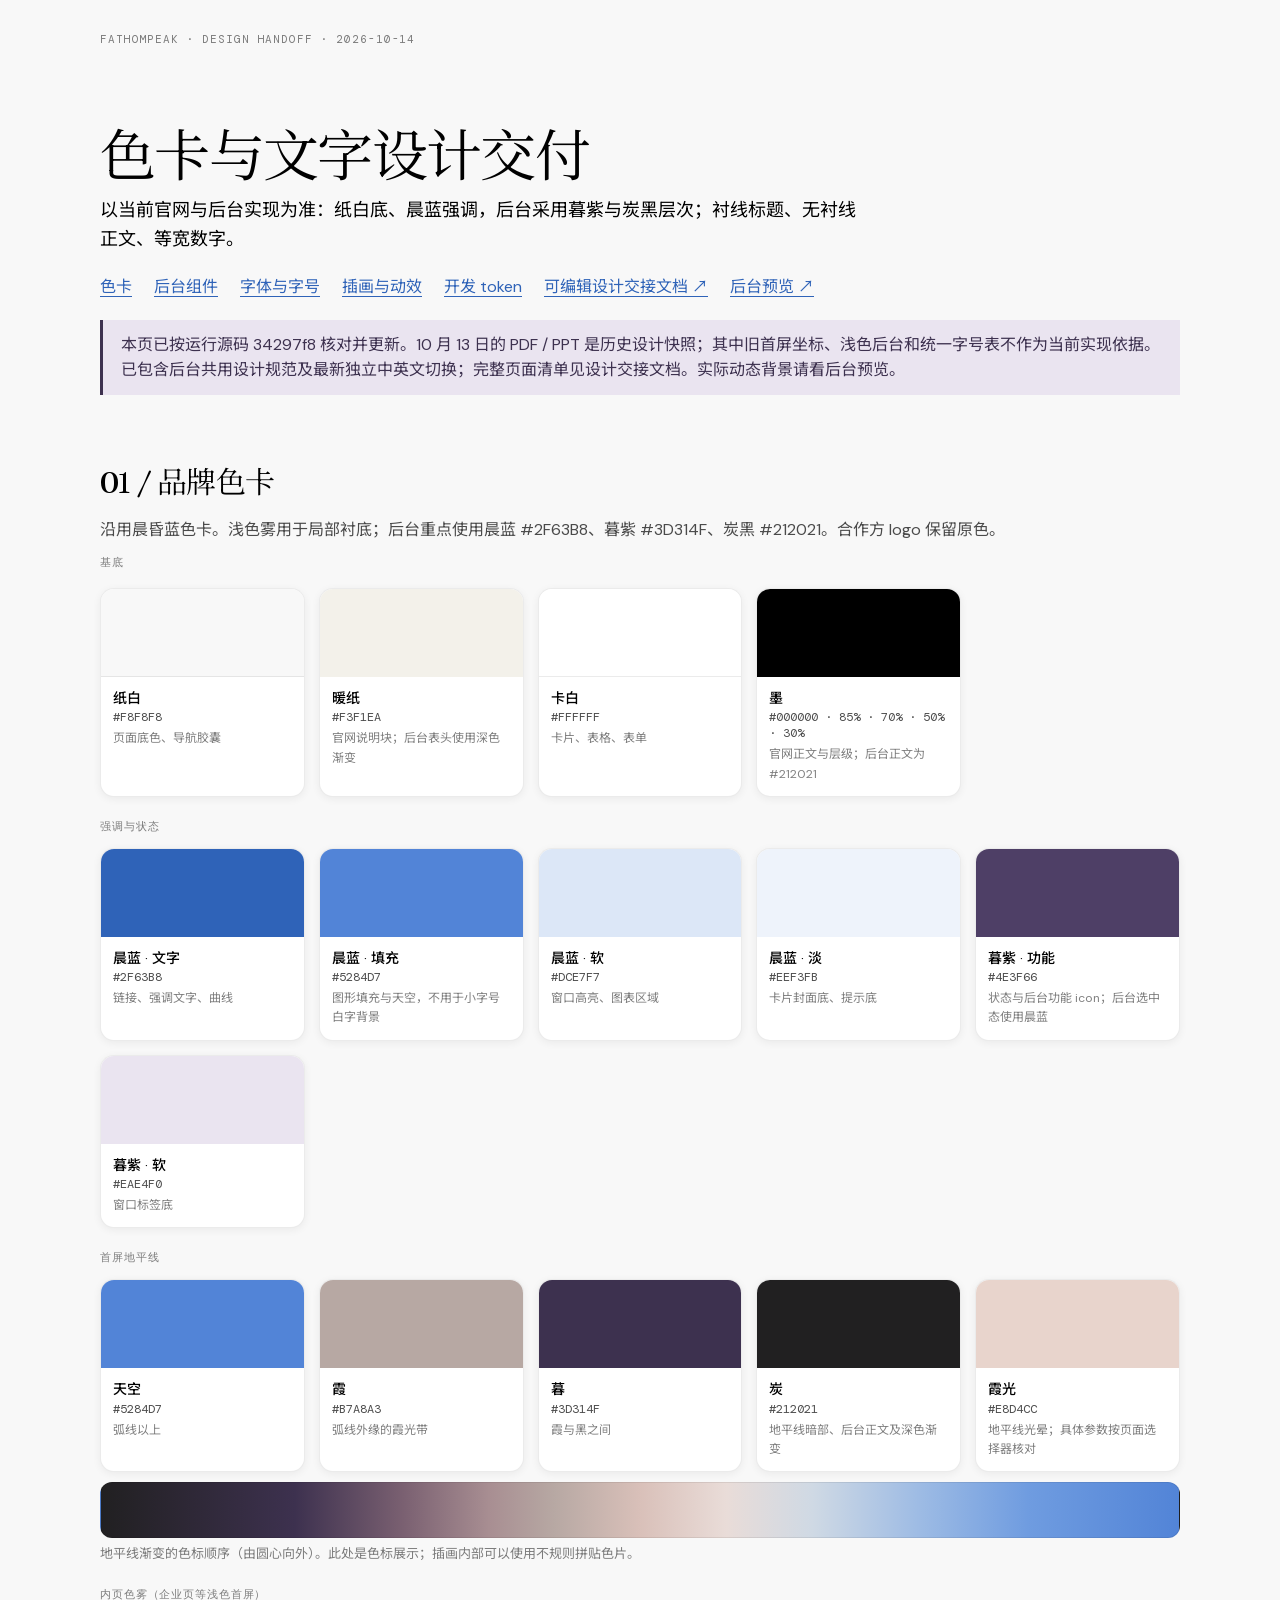
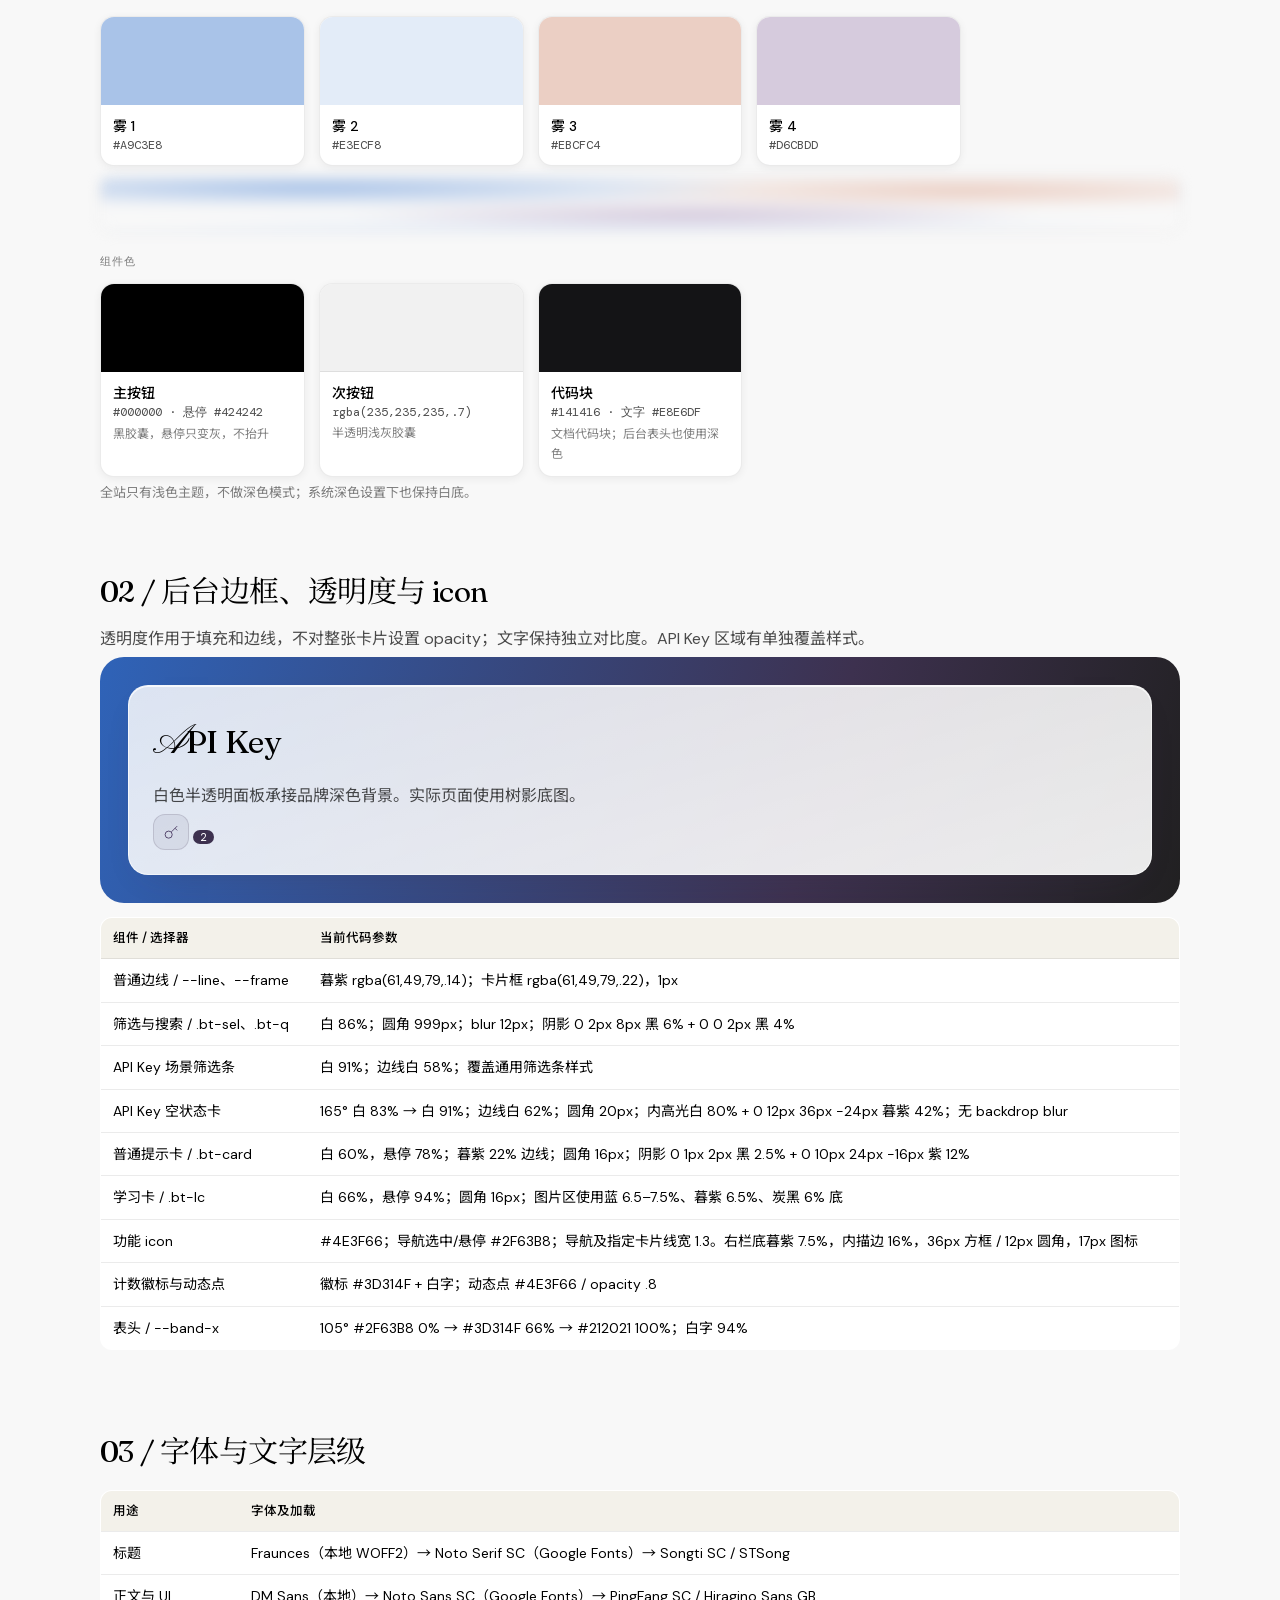
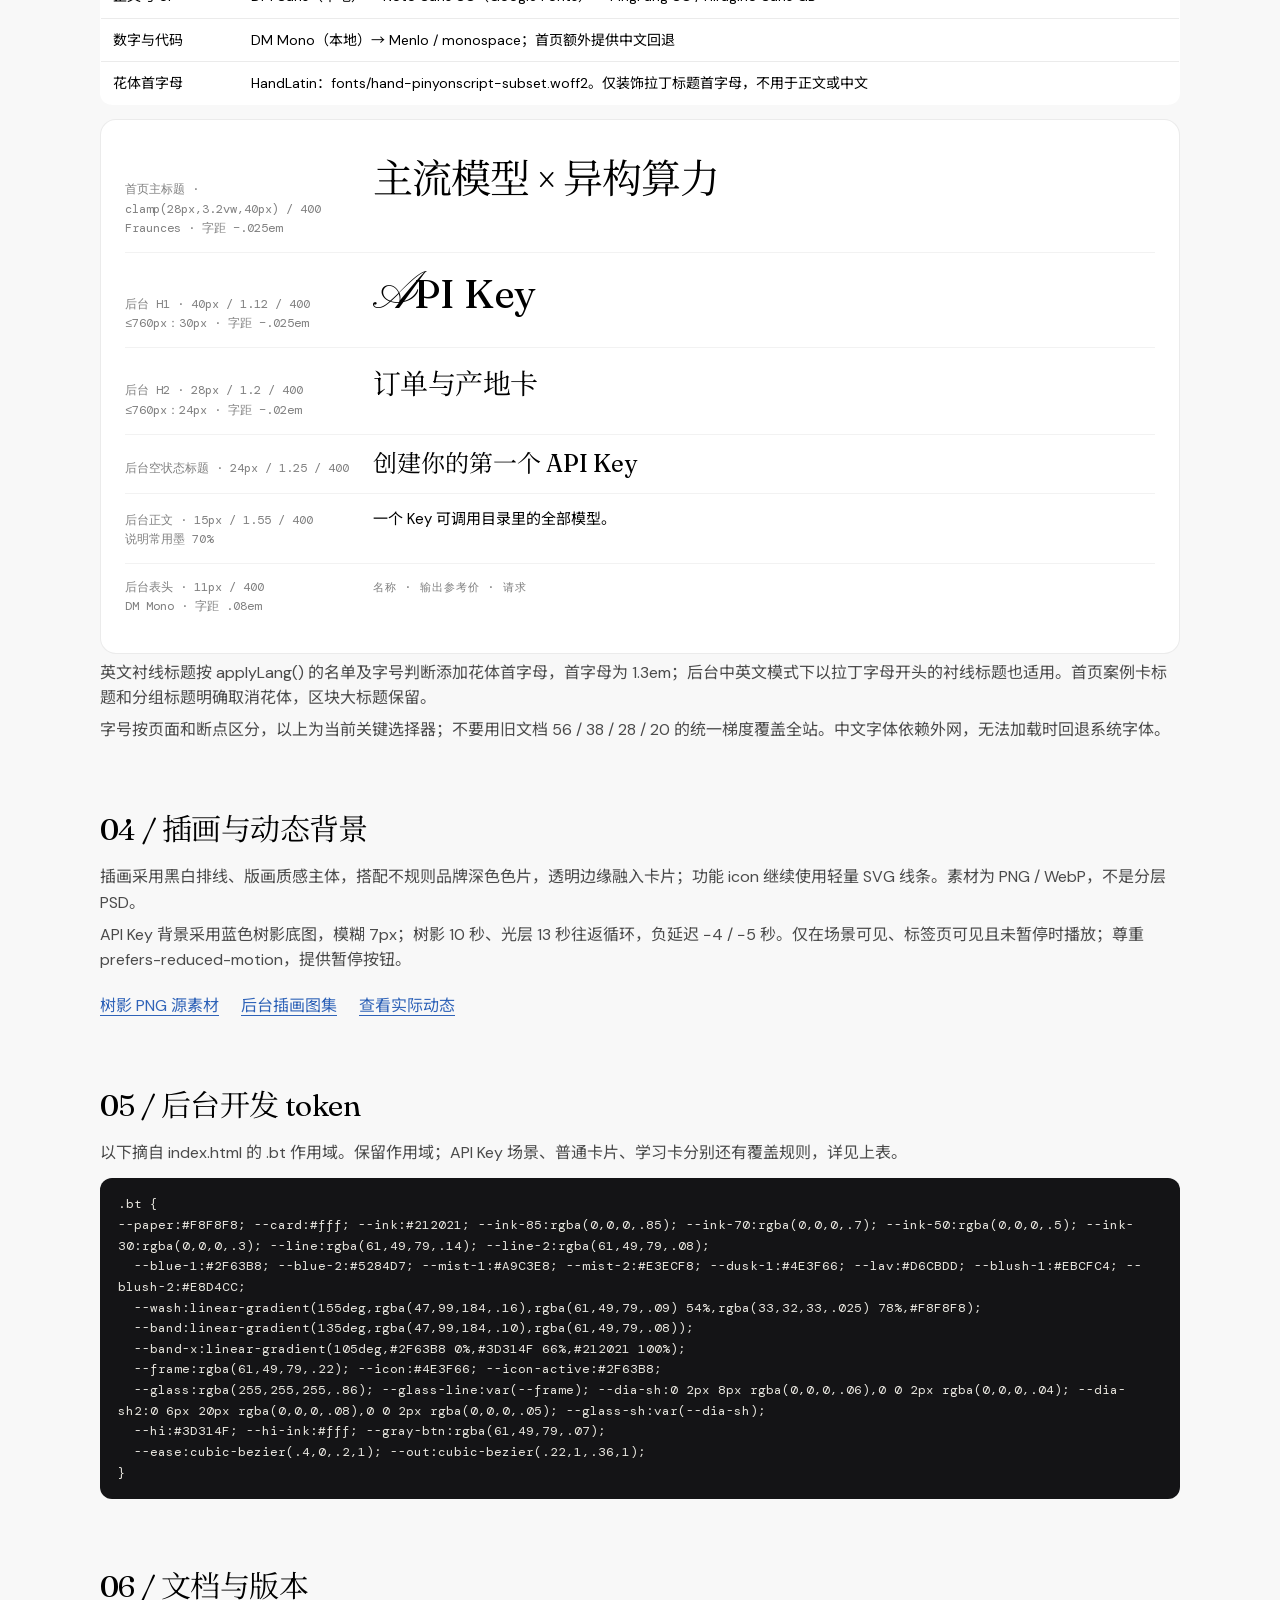
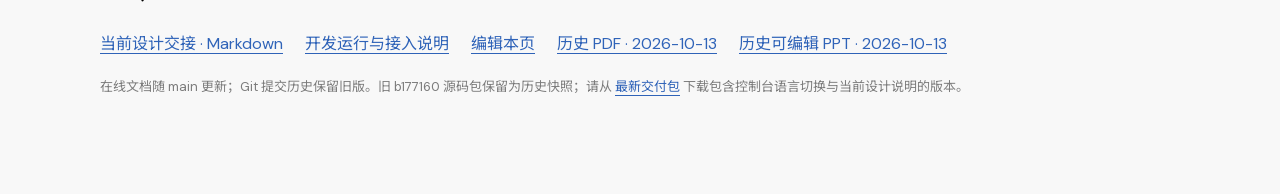
==== commit 19a6c980: "Document complete current console scope and refresh delivery version" ====
--- a/design/palette-type.html
+++ b/design/palette-type.html
@@ -51,7 +51,7 @@
 <h1>色卡与文字设计交付</h1>
 <p class="lead">以当前官网与后台实现为准：纸白底、晨蓝强调，后台采用暮紫与炭黑层次；衬线标题、无衬线正文、等宽数字。</p>
 <nav class="links"><a href="#colors">色卡</a><a href="#console">后台组件</a><a href="#type">字体与字号</a><a href="#motion">插画与动效</a><a href="#tokens">开发 token</a><a href="https://github.com/xanthiawang/fathompeak-site/blob/main/design/DESIGN_HANDOFF.md">可编辑设计交接文档 ↗</a><a href="../#console-preview">后台预览 ↗</a></nav>
-<p class="status">本页已按运行源码 b177160 核对并更新。10 月 13 日的 PDF / PPT 是历史设计快照；其中旧首屏坐标、浅色后台和统一字号表不作为当前实现依据。此页展示组件参数，实际动态背景请看后台预览。</p>
+<p class="status">本页已按运行源码 34297f8 核对并更新。10 月 13 日的 PDF / PPT 是历史设计快照；其中旧首屏坐标、浅色后台和统一字号表不作为当前实现依据。已包含后台共用设计规范及最新独立中英文切换；完整页面清单见设计交接文档。实际动态背景请看后台预览。</p>
 <h2 id="colors">01 / 品牌色卡</h2><p>沿用晨昏蓝色卡。浅色雾用于局部衬底；后台重点使用晨蓝 #2F63B8、暮紫 #3D314F、炭黑 #212021。合作方 logo 保留原色。</p>
 <span class="k">基底</span>
 <div class="grid">
@@ -138,5 +138,5 @@
   --hi:#3D314F; --hi-ink:#fff; --gray-btn:rgba(61,49,79,.07);
   --ease:cubic-bezier(.4,0,.2,1); --out:cubic-bezier(.22,1,.36,1);
 }</pre>
-<h2>06 / 文档与版本</h2><nav class="links"><a href="https://github.com/xanthiawang/fathompeak-site/blob/main/design/DESIGN_HANDOFF.md">当前设计交接 · Markdown</a><a href="https://github.com/xanthiawang/fathompeak-site/blob/main/DEVELOPER_HANDOFF.md">开发运行与接入说明</a><a href="https://github.com/xanthiawang/fathompeak-site/edit/main/design/palette-type.html">编辑本页</a><a href="handoff-deck.pdf">历史 PDF · 2026-10-13</a><a href="handoff-deck.pptx">历史可编辑 PPT · 2026-10-13</a></nav><p class="note">在线文档随 main 更新；Git 提交历史保留旧版。2026-10-14-b177160 源码包是更新本文档之前的固定快照；需要最新设计说明请以此页与当前 Git 文件为准。</p>
+<h2>06 / 文档与版本</h2><nav class="links"><a href="https://github.com/xanthiawang/fathompeak-site/blob/main/design/DESIGN_HANDOFF.md">当前设计交接 · Markdown</a><a href="https://github.com/xanthiawang/fathompeak-site/blob/main/DEVELOPER_HANDOFF.md">开发运行与接入说明</a><a href="https://github.com/xanthiawang/fathompeak-site/edit/main/design/palette-type.html">编辑本页</a><a href="handoff-deck.pdf">历史 PDF · 2026-10-13</a><a href="handoff-deck.pptx">历史可编辑 PPT · 2026-10-13</a></nav><p class="note">在线文档随 main 更新；Git 提交历史保留旧版。旧 b177160 源码包保留为历史快照；请从 <a href="https://github.com/xanthiawang/fathompeak-site/releases/latest">最新交付包</a> 下载包含控制台语言切换与当前设计说明的版本。</p>
 </main></body></html>
